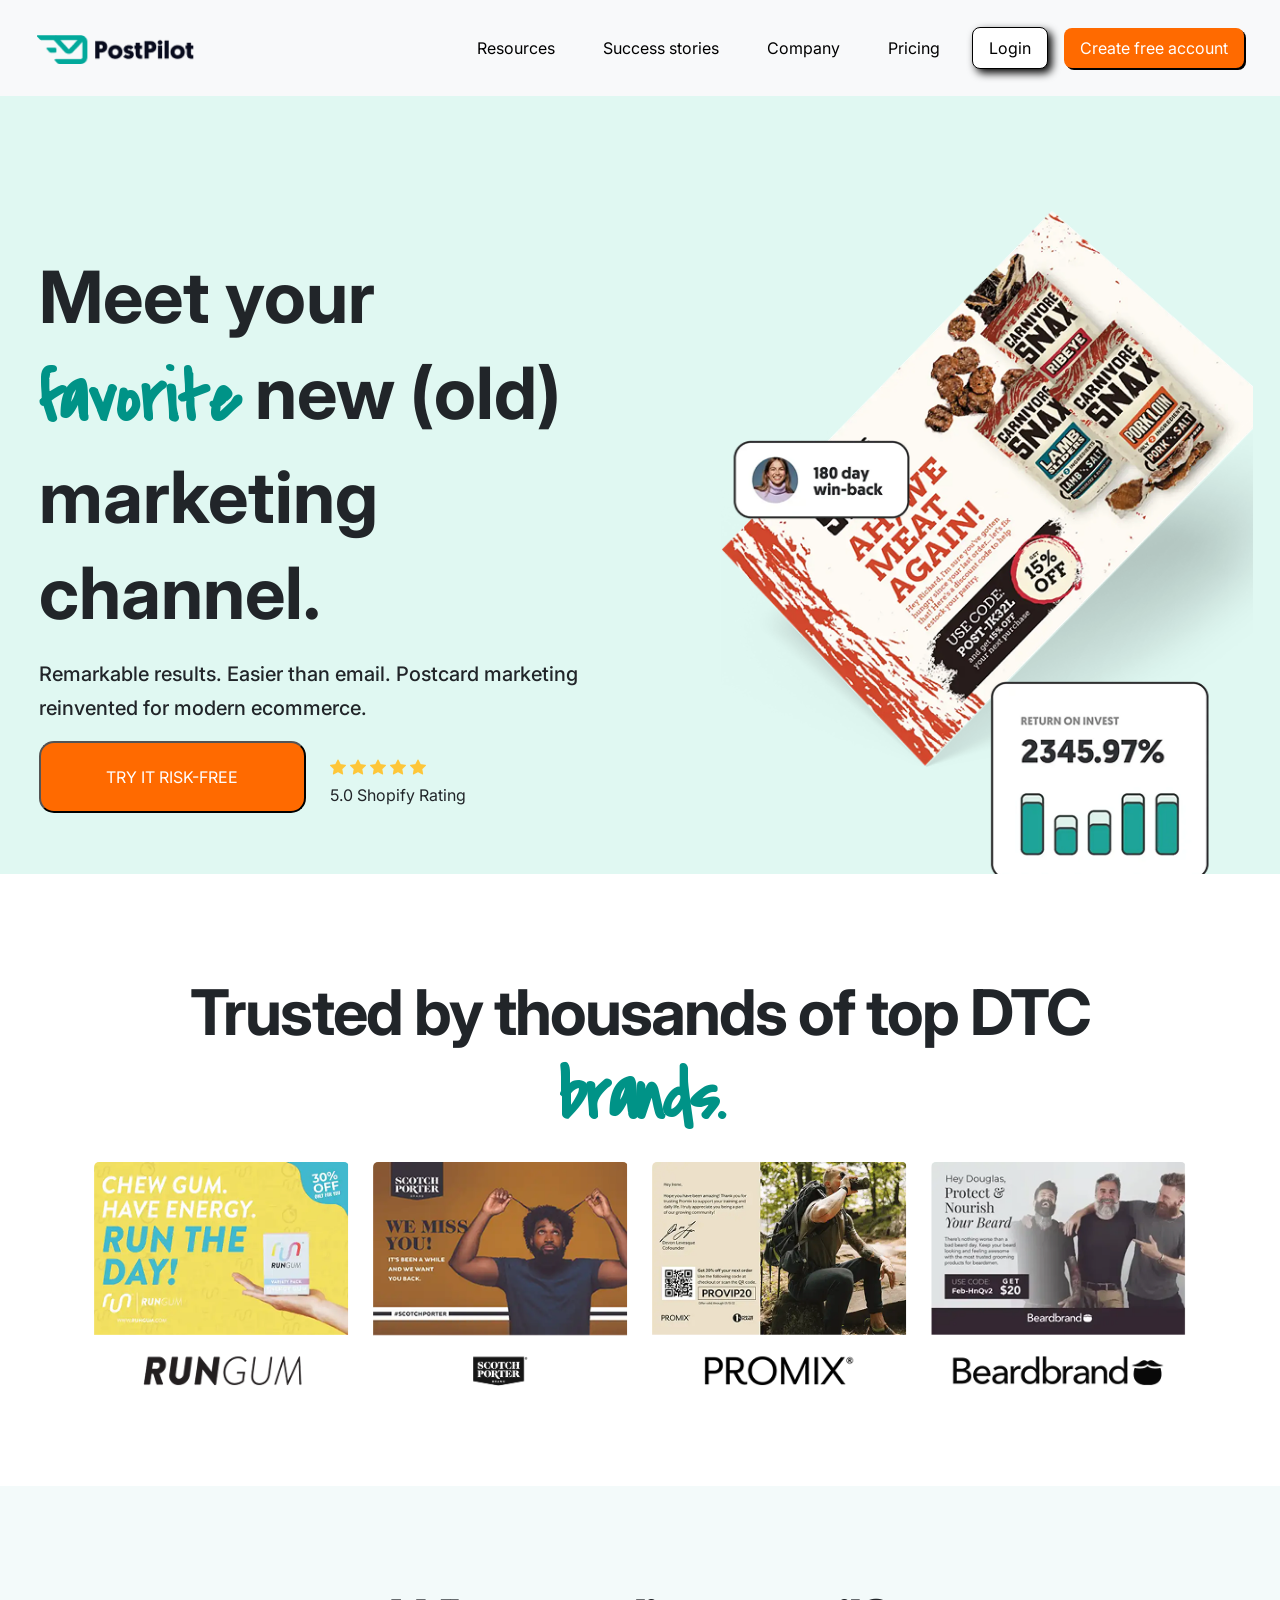
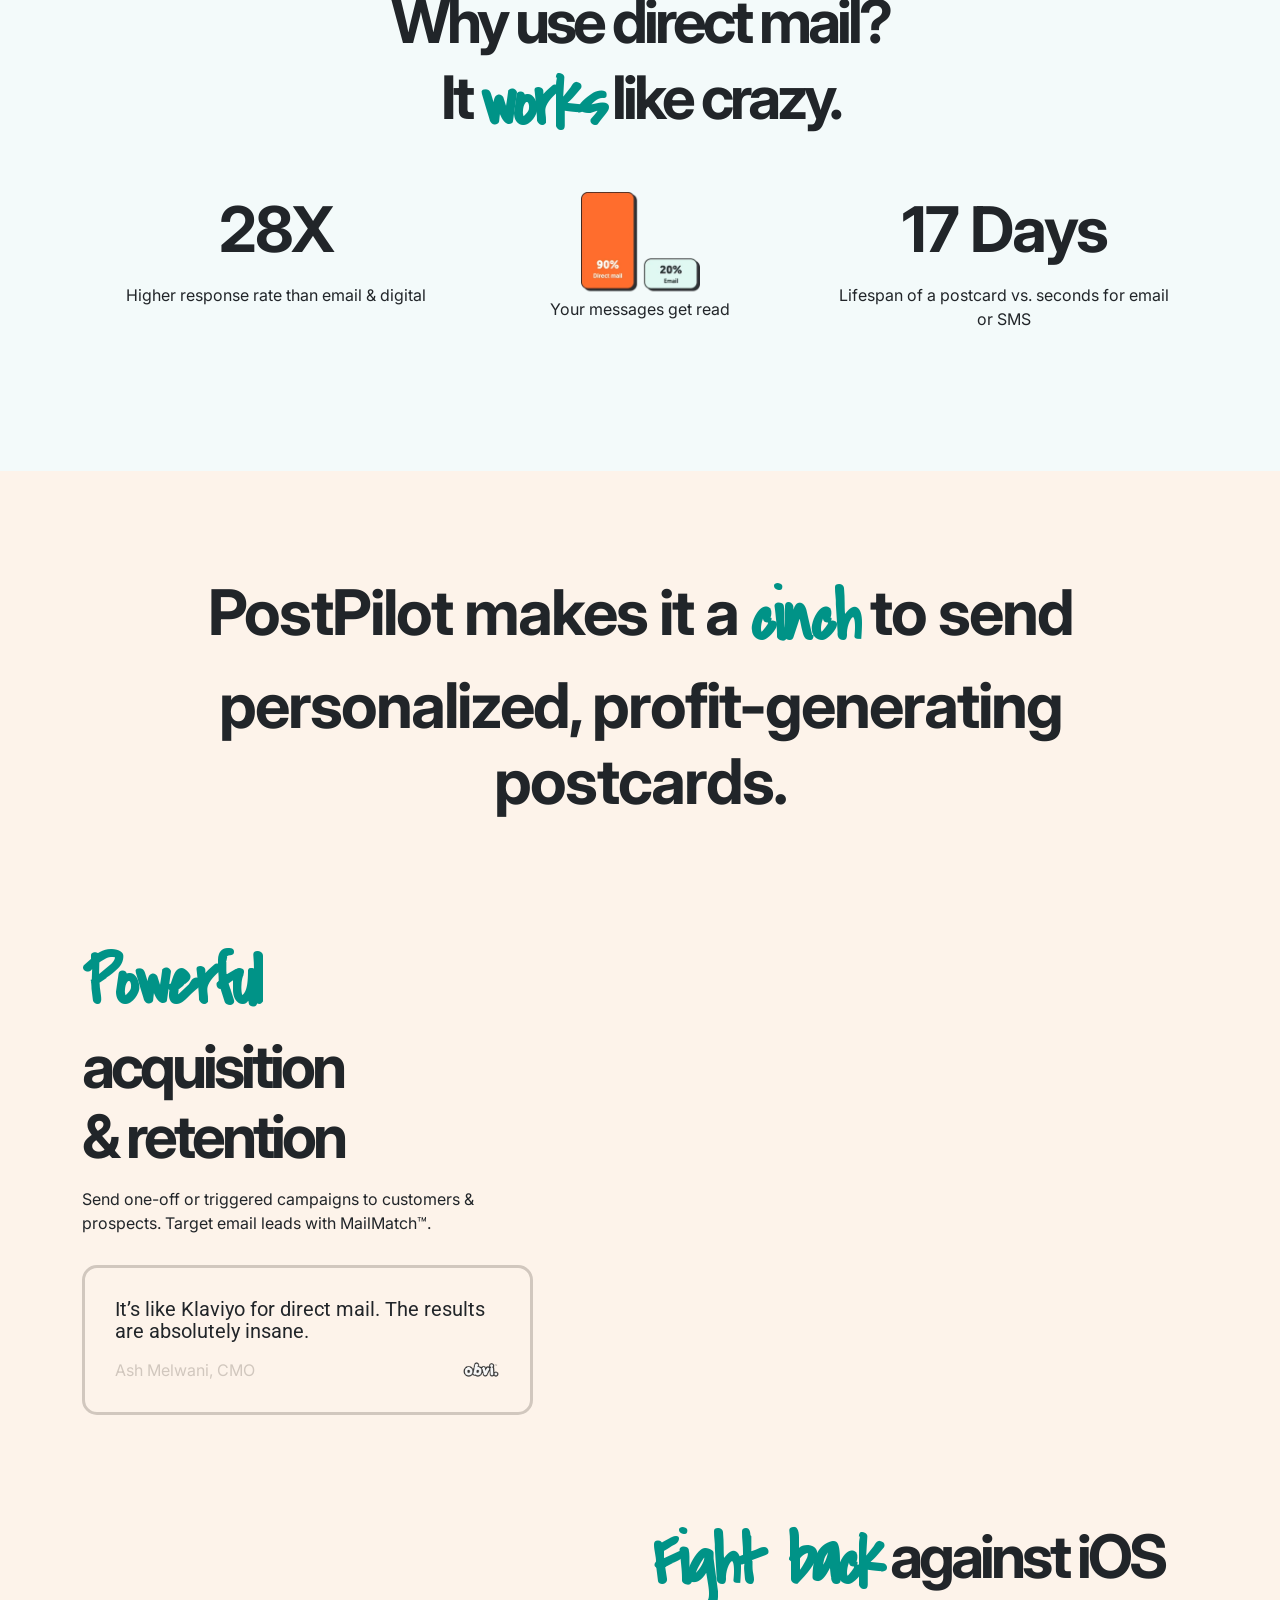
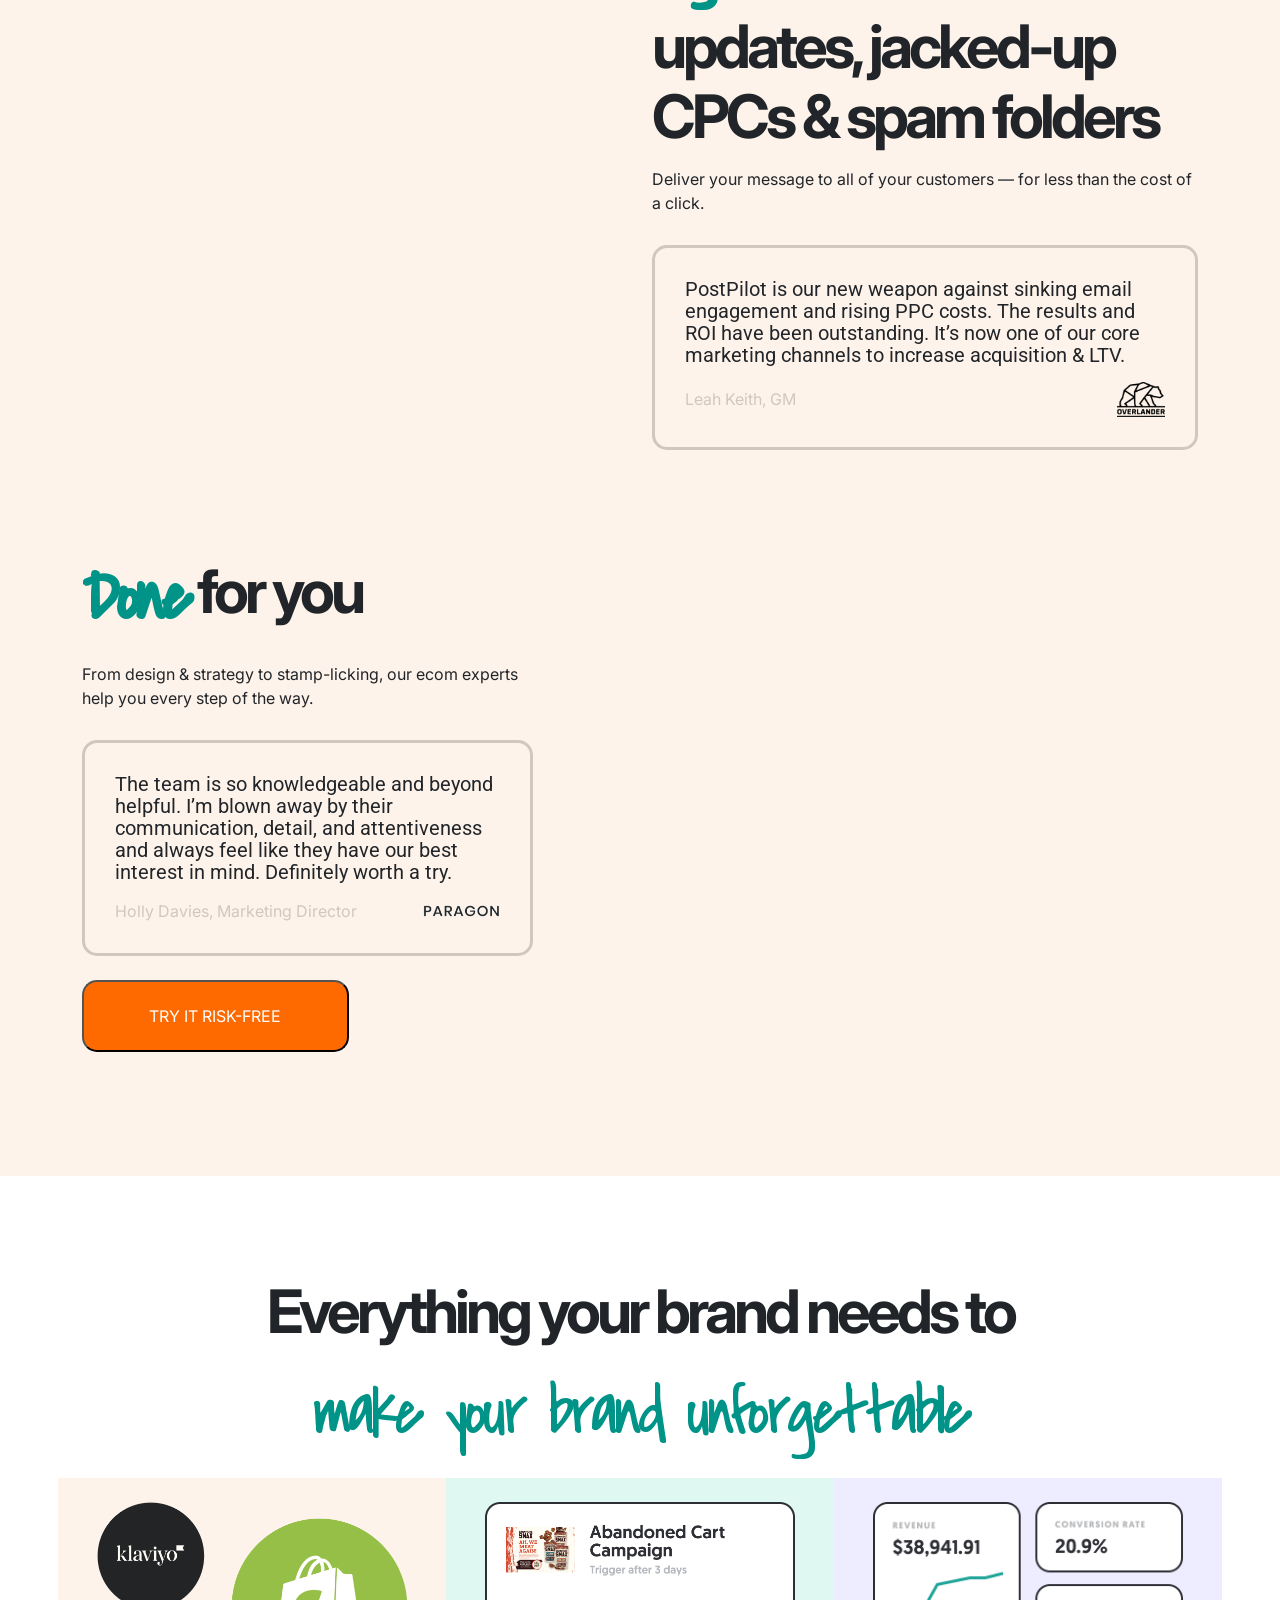
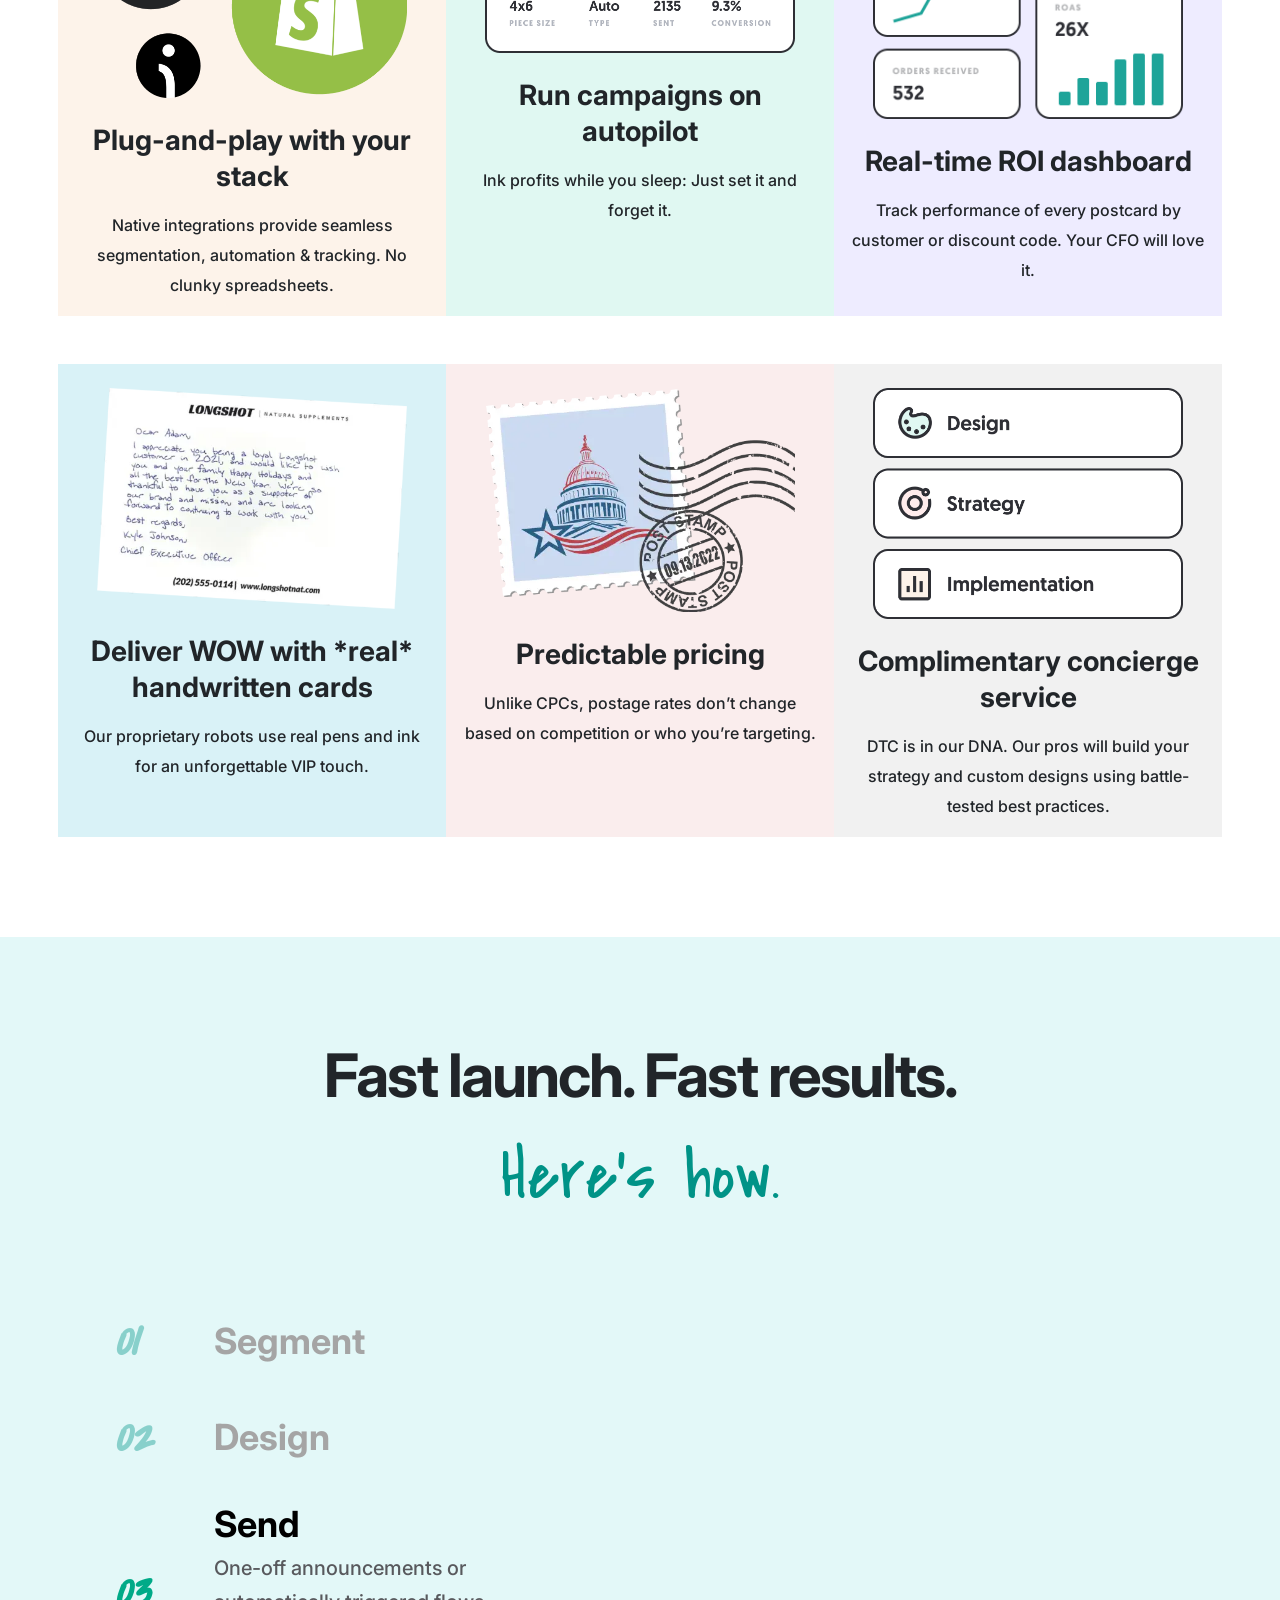
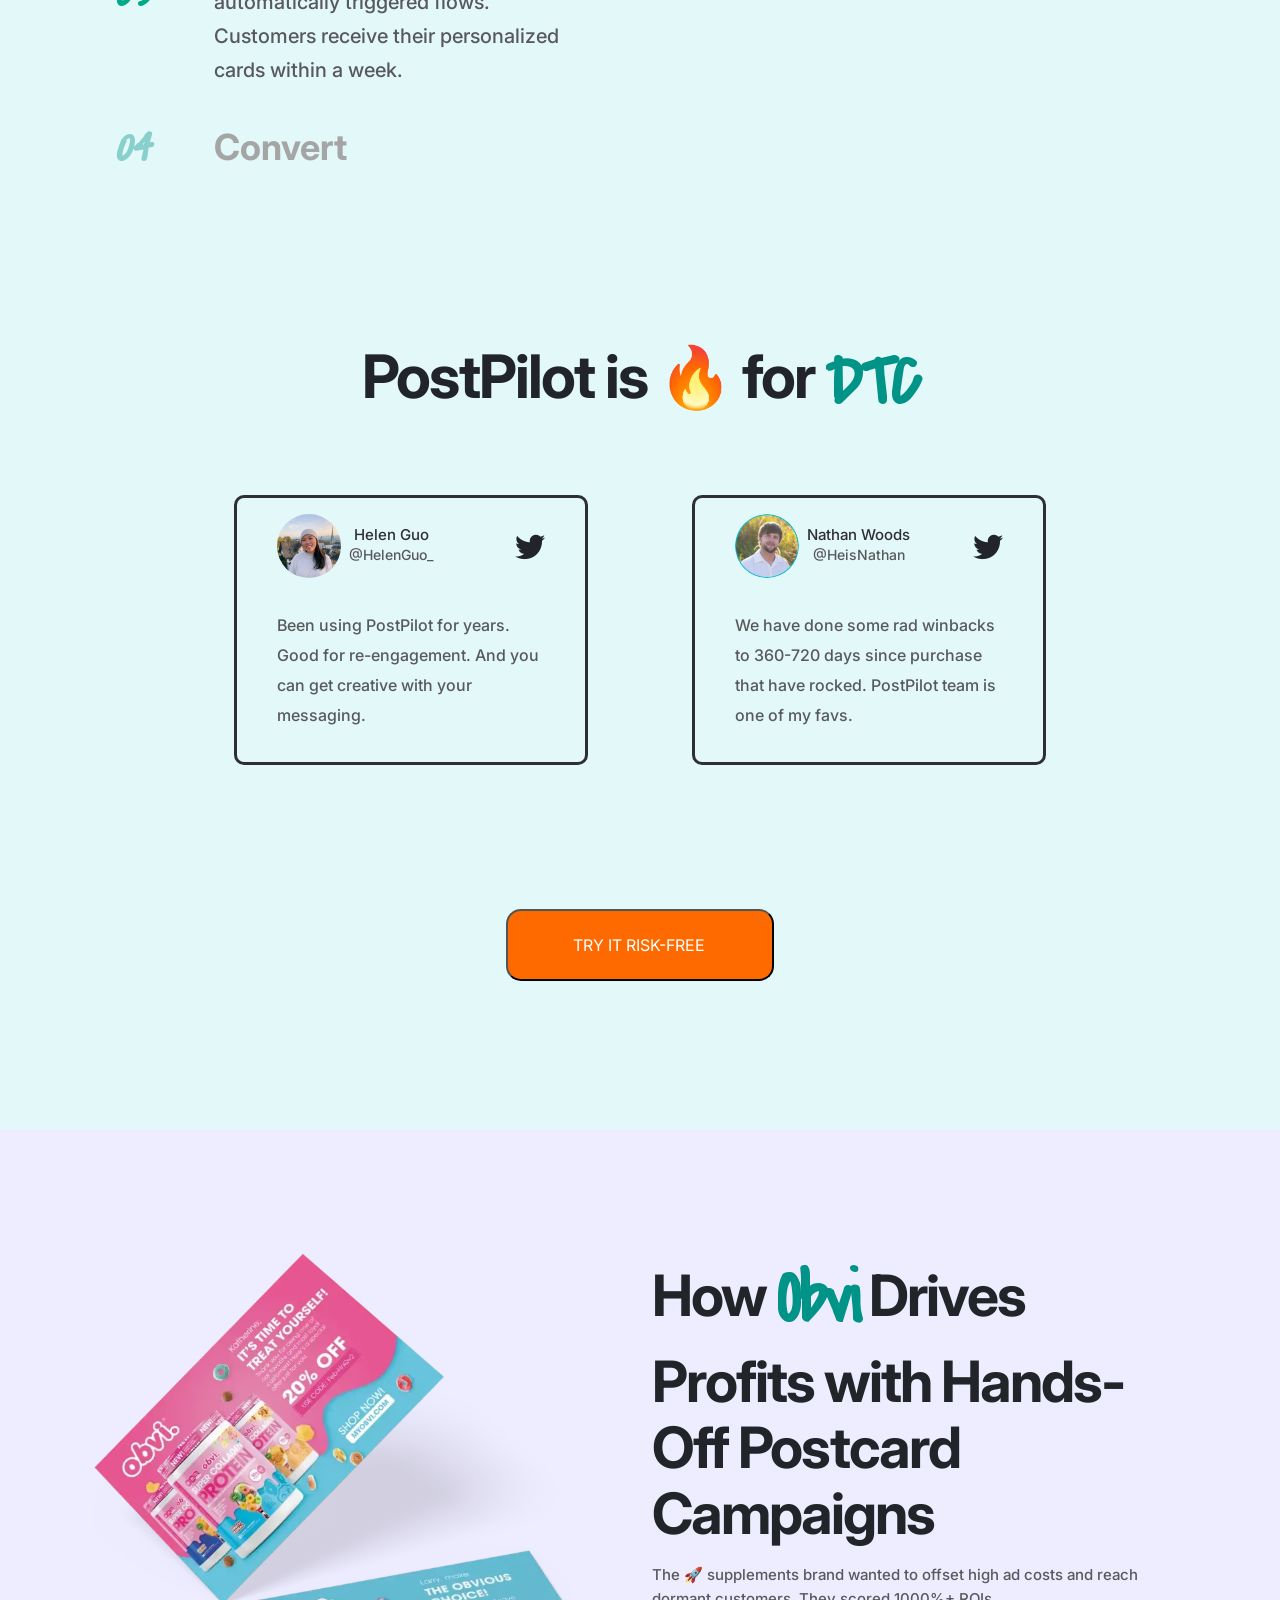
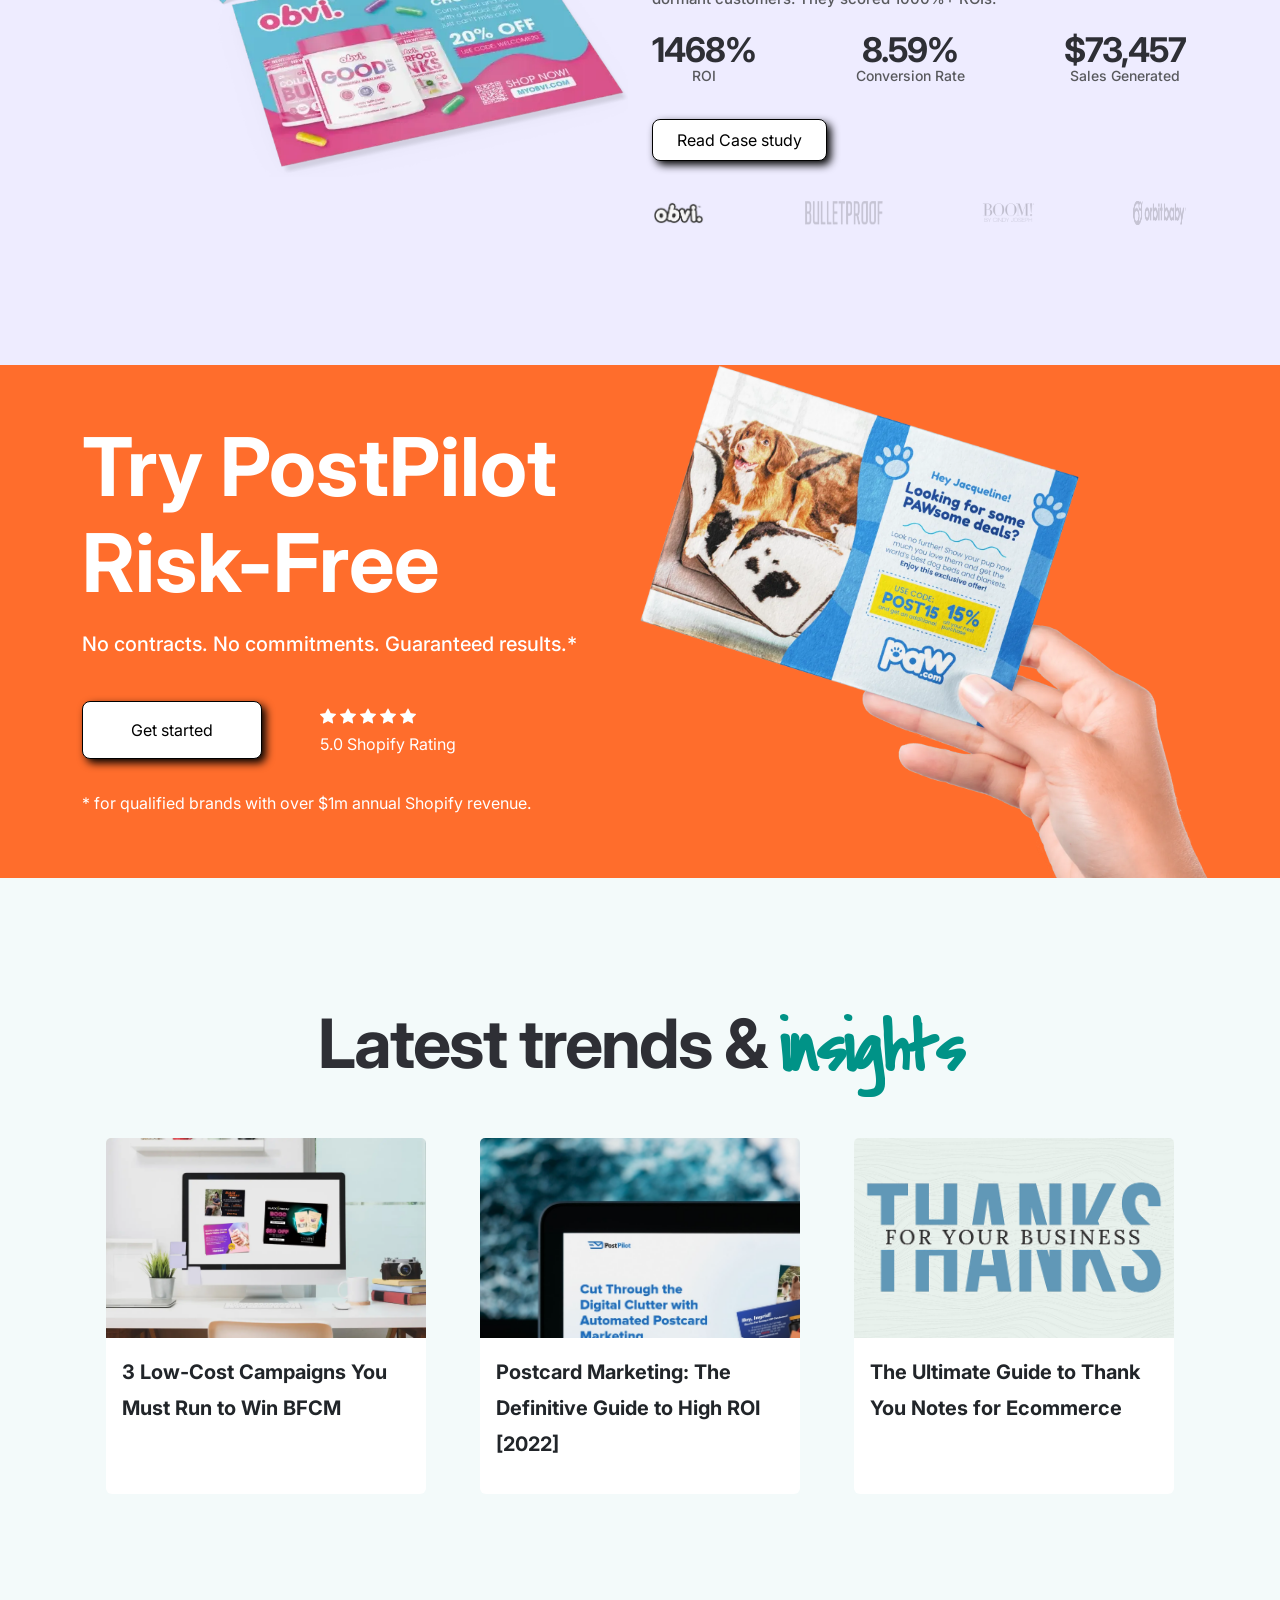
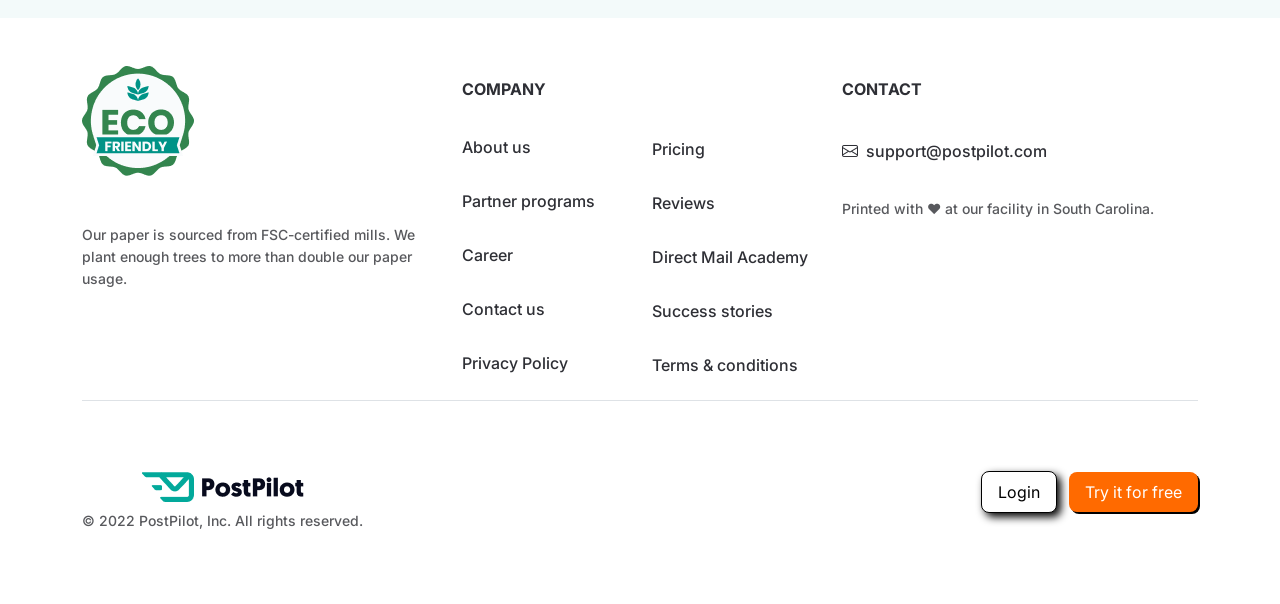
==== capsitech/index.html @ fbbdaf1c "Add files via upload" ====
<!DOCTYPE html>
<html lang="en">
  <head>
    <meta charset="UTF-8">
    <meta name="viewport" content="width=device-width, initial-scale=1.0">
    <title>PostPilot Navbar</title>
    <link href="https://cdn.jsdelivr.net/npm/bootstrap@5.3.5/dist/css/bootstrap.min.css" rel="stylesheet">
    <script src="https://cdn.jsdelivr.net/npm/bootstrap@5.3.5/dist/js/bootstrap.bundle.min.js"></script>
    <link rel="stylesheet" href="https://cdn.jsdelivr.net/npm/bootstrap-icons@1.11.3/font/bootstrap-icons.min.css">
    <link rel="stylesheet" href="./style.css">
  </head>
  <body>
    <nav class="navbar navbar-expand-lg navbar-light bg-light px-4 py-4">
      <div class="container-fluid">
        <a class="navbar-brand" href="#">
          <img src="./task1/images/logo.png" alt="Logo">
        </a>
        <button class="navbar-toggler" type="button" data-bs-toggle="collapse" data-bs-target="#navbarSupportedContent"
          aria-controls="navbarSupportedContent" aria-expanded="false" aria-label="Toggle navigation">
          <span class="navbar-toggler-icon"></span>
        </button>
    
        <div class="collapse navbar-collapse" id="navbarSupportedContent">
          <div class="ms-auto d-flex flex-column flex-md-row align-items-center gap-3">
            <div class="d-flex flex-column flex-md-row align-items-center gap-3">
              <a href="#" class="nav-link-custom">Resources</a>
              <a href="#" class="nav-link-custom">Success stories</a>
              <a href="#" class="nav-link-custom">Company</a>
              <a href="#" class="nav-link-custom">Pricing</a>
            </div>
            <div class="d-flex flex-column flex-md-row align-items-center gap-2">
              <button class="btn-login">Login</button>
              <button class="btn-create-account">Create free account</button>
            </div>
          </div>
        </div>
      </div>
    </nav>
    
    <section class="landing-section">
      <div class="container-fluid">
        <div class="row align-items-center justify-content-around">
          
          <div class="col-12 col-md-7 col-lg-6">
            <p class="landing-p text-center text-md-start">
              Meet your <br><span class="text-fav">favorite</span> new (old) marketing channel.
            </p>
            <p class="text-landing text-center text-md-start">
              Remarkable results. Easier than email. Postcard marketing<br> reinvented for modern ecommerce.
            </p>
    
            <div class="row justify-content-center justify-content-md-start">
              <div class="col-auto d-flex flex-column align-items-center align-items-md-start">
                <button class="btn-tryit mb-2">TRY IT RISK-FREE</button>
              </div>
              <div class="col-auto d-flex flex-column justify-content-center align-items-center align-items-md-start">
                <div class="mb-1">
                  <i class="bi bi-star-fill rating-clr"></i>
                  <i class="bi bi-star-fill rating-clr"></i>
                  <i class="bi bi-star-fill rating-clr"></i>
                  <i class="bi bi-star-fill rating-clr"></i>
                  <i class="bi bi-star-fill rating-clr"></i>
                </div>
                <p class="mb-0">5.0 Shopify Rating</p>
              </div>
            </div>
          </div>
    
          <div class="col-10 col-md-5 text-center text-md-end mt-4 mt-md-0 p-0">
            <img src="./task1/images/landing-page-img.png" class="img-fluid" alt="Landing Image">
          </div>
    
        </div>
      </div>
    </section>
    
    <section class="trusted-section">
      <div class="container">
        <div class="px-md-5">
          <p class="text-t text-center px-3 px-md-5">
            Trusted by thousands of top DTC <span class="text-fav">brands.</span>
          </p>
        </div>
    
        <div class="container">
          <div class="row justify-content-center align-items-center">
            <div class="col-6 col-md-3 mb-4 mb-md-0">
              <div class="card border-0">
                <img class="card-img-top img-fluid" src="./task1/images/t-1.png" alt="Brand 1">
              </div>
            </div>
            <div class="col-6 col-md-3 mb-4 mb-md-0">
              <div class="card border-0">
                <img class="card-img-top img-fluid" src="./task1/images/t-2.png" alt="Brand 2">
              </div>
            </div>
            <div class="col-6 col-md-3 mb-4 mb-md-0">
              <div class="card border-0">
                <img class="card-img-top img-fluid" src="./task1/images/t-3.png" alt="Brand 3">
              </div>
            </div>
            <div class="col-6 col-md-3 mb-4 mb-md-0">
              <div class="card border-0">
                <img class="card-img-top img-fluid" src="./task1/images/t-4.png" alt="Brand 4">
              </div>
            </div>
          </div>
        </div>
      </div>
    </section>
    
    <section class="section-2a">
      <div class="container">
        <p class="text-section3 text-center">
          Why use direct mail?<br> It <span class="text-fav">works</span> like crazy.
        </p>
        <div class="row p-4 text-center">
          <div class="col-12 col-md-4 mb-4 mb-md-0">
            <p class="text-section2a">28X</p>
            <p>Higher response rate than email & digital</p>
          </div>
          <div class="col-12 col-md-4 mb-4 mb-md-0">
            <img src="./task1/images/s2a-1.png" class="img-fluid" style="width: 35%;" alt="Direct Mail Image">
            <p>Your messages get read</p>
          </div>
          <div class="col-12 col-md-4 mb-4 mb-md-0">
            <p class="text-section2a">17 Days</p>
            <p>Lifespan of a postcard vs. seconds for email or SMS</p>
          </div>
        </div>
      </div>
    </section>
    
    <section class="section-3">
      <div class="container">
        <div class="px-md-5">
          <p class="text-t px-md-5">PostPilot makes it a <span class="text-fav">cinch</span> to send personalized, profit-generating postcards.</p>
        </div>
        <div class="row">
          <div class="col-md-5 col-12 mb-4 mb-md-0">
            <p class="text-section3"><span class="text-fav">Powerful</span><br> acquisition <br>& retention</p>
            <p>Send one-off or triggered campaigns to customers & prospects. Target email leads with MailMatch™.</p>
    
            <div class="border-div">
              <p class="text-s3">It’s like Klaviyo for direct mail. The results are absolutely insane.</p>
              <div class="d-flex flex-row align-items-center justify-content-between">
                <p class="desig-s3">Ash Melwani, CMO</p>
                <img src="./task1/images/s3-1.png" style="width: 10%;">
              </div>
            </div>
          </div>
          <div class="col-12 col-md-7">
    
          </div>
        </div>
    
        <div class="row">
          <div class="col-md-6 col-12">

          </div>
          <div class="col-md-6 col-12">
            <p class="text-section3"><span class="text-fav">Fight back</span> against iOS updates, jacked-up CPCs & spam folders</p>
            <p>Deliver your message to all of your customers — for less than the cost of a click.</p>
    
            <div class="border-div">
              <p class="text-s3">PostPilot is our new weapon against sinking email engagement and rising PPC costs. The results and ROI have been outstanding. It’s now one of our core marketing channels to increase acquisition & LTV.</p>
              <div class="d-flex flex-row align-items-center justify-content-between">
                <p class="desig-s3">Leah Keith, GM</p>
                <img src="./task1/images/s3-2.png" style="width: 10%;">
              </div>
            </div>
          </div>
        </div>
    
        <div class="row">
          <div class="col-md-5 col-12 mb-4 mb-md-0">
            <p class="text-section3"><span class="text-fav">Done</span> for you</p>
            <p>From design & strategy to stamp-licking, our ecom experts help you every step of the way.</p>
    
            <div class="border-div">
              <p class="text-s3">The team is so knowledgeable and beyond helpful. I’m blown away by their communication, detail, and attentiveness and always feel like they have our best interest in mind. Definitely worth a try.</p>
              <div class="d-flex flex-row align-items-center justify-content-between">
                <p class="desig-s3">Holly Davies, Marketing Director</p>
                <img src="./task1/images/s3-3.png" style="width: 20%;">
              </div>
            </div>
            <button class="btn-tryit my-4">TRY IT RISK-FREE</button>
          </div>
          <div class="col-12 col-md-7">
    
          </div>
        </div>
      </div>
    </section>
    
    
    <section class="section-4">
      <div class="container">
        <p class="text-section3 text-center">Everything your brand needs to</p>
        <p class="text-fav2 text-center">make your brand unforgettable</p>
        <div class="row g-md-5">
          <div class="col-12 col-md-4 gr-1">
            <img src="./task1/images/s4-1.png" class="img-fluid p-4">
            <p class="text1-section4">Plug-and-play with your stack</p>
            <p class="text2-section4">Native integrations provide seamless segmentation, automation & tracking. No clunky spreadsheets.</p>
          </div>
          <div class="col-12 col-md-4 gr-2">
            <img src="./task1/images/s4-2.png" class="img-fluid p-4">
            <p class="text1-section4">Run campaigns on autopilot</p>
            <p class="text2-section4">Ink profits while you sleep: Just set it and forget it.</p>
          </div>
          <div class="col-12 col-md-4 gr-3">
            <img src="./task1/images/s4-3.png" class="img-fluid p-4">
            <p class="text1-section4">Real-time ROI dashboard</p>
            <p class="text2-section4">Track performance of every postcard by customer or discount code. Your CFO will love it.</p>
          </div>
          <div class="col-12 col-md-4 gr-4">
            <img src="./task1/images/s4-4.png" class="img-fluid p-4">
            <p class="text1-section4">Deliver WOW with *real* handwritten cards</p>
            <p class="text2-section4">Our proprietary robots use real pens and ink for an unforgettable VIP touch.</p>
          </div>
          <div class="col-12 col-md-4 gr-5">
            <img src="./task1/images/s4-5.png" class="img-fluid p-4">
            <p class="text1-section4">Predictable pricing</p>
            <p class="text2-section4">Unlike CPCs, postage rates don’t change based on competition or who you’re targeting.</p>
          </div>
          <div class="col-12 col-md-4 gr-6">
            <img src="./task1/images/s4-6.png" class="img-fluid p-4">
            <p class="text1-section4">Complimentary concierge service</p>
            <p class="text2-section4">DTC is in our DNA. Our pros will build your strategy and custom designs using battle-tested best practices.</p>
          </div>
        </div>
      </div>
    </section>
    
    <section class="section-5">
      <div class="container">
        <p class="text-section5 text-center">Fast launch. Fast results.</p>
        <p class="text-fav text-center">Here's how.</p>
    
        <div class="step-box">
          <div class="step">
            <div class="step-number text-fav3">01</div>
            <div class="step-content">
              <div class="step-title">Segment</div>
            </div>
          </div>
    
          <div class="step">
            <div class="step-number text-fav3">02</div>
            <div class="step-content">
              <div class="step-title">Design</div>
            </div>
          </div>
    
          <div class="step active">
            <div class="step-number text-fav3">03</div>
            <div class="step-content d-flex">
              <div>
                <div class="step-title">Send</div>
                <div class="step-description col-12 col-md-5">
                  One-off announcements or automatically triggered flows. Customers receive their personalized cards within a week.
                </div>
              </div>
            </div>
          </div>
    
          <div class="step">
            <div class="step-number text-fav3">04</div>
            <div class="step-content">
              <div class="step-title">Convert</div>
            </div>
          </div>
        </div>
    
        <div class="container p-md-5">
          <p class="text-section5">PostPilot is 🔥 for <span class="text-fav">DTC</span></p>
          <div class="d-flex p-md-5 mx-md-5 justify-content-between flex-wrap">
            <div class="section5-flex mx-md-2 px-md-4 mb-4 mb-md-0 ">
              <div class="d-flex flex-row justify-content-between align-items-center">
                <div class="d-flex flex-row p-3 align-items-center">
                  <img src="./task1/images/s5-1.jpg" class="section5-profile">
                  <div class="d-flex flex-column align-items-center px-2">
                    <p class="m-0 section5-name">Helen Guo</p>
                    <p class="m-0 section5-username">@HelenGuo_</p>
                  </div>
                </div>
                <i class="bi bi-twitter twitter-logo px-3"></i>
              </div>
              <div>
                <p class="section5-carddes p-3">Been using PostPilot for years. Good for re-engagement. And you can get creative with your messaging.</p>
              </div>
            </div>
            <div class="section5-flex mx-md-2 px-md-4 mb-4 mb-md-0">
              <div class="d-flex flex-row justify-content-between align-items-center">
                <div class="d-flex flex-row p-3 align-items-center">
                  <img src="./task1/images/s5-2.jpg" class="section5-profile">
                  <div class="d-flex flex-column align-items-center px-2">
                    <p class="m-0 section5-name">Nathan Woods</p>
                    <p class="m-0 section5-username">@HeisNathan</p>
                  </div>
                </div>
                <i class="bi bi-twitter twitter-logo px-3"></i>
              </div>
              <div>
                <p class="section5-carddes p-3">We have done some rad winbacks to 360-720 days since purchase that have rocked. PostPilot team is one of my favs.</p>
              </div>
            </div>
          </div>
        </div>
    
      </div>
      <div class="container d-flex justify-content-center align-items-center py-4">
        <button class="btn-tryit my-4">TRY IT RISK-FREE</button>
      </div>
    </section>
    
    <section class="section6">
      <div class="container p-4">
        <div class="row">
          <div class="col-md-6">
            <img src="./task1/images/s6.png" class="img-fluid">
          </div>
          <div class="col-md-6">
            <p class="text-section6">How <span class="text-fav">Obvi</span> Drives Profits with Hands-Off Postcard Campaigns</p>
            <p class="text2-section6">The 🚀 supplements brand wanted to offset high ad costs and reach dormant customers. They scored 1000%+ ROIs.</p>
            <div class="d-flex justify-content-between align-items-center py-2 flex-wrap">
              <div class="text-center mb-3 mb-md-0">
                <p class="section6-number m-0">1468%</p>
                <p class="section6-numbertext m-0">ROI</p>
              </div>
              <div class="text-center mb-3 mb-md-0">
                <p class="section6-number m-0">8.59%</p>
                <p class="section6-numbertext m-0">Conversion Rate</p>
              </div>
              <div class="text-center">
                <p class="section6-number m-0">$73,457</p>
                <p class="section6-numbertext m-0">Sales Generated</p>
              </div>
            </div>
            <button class="btn-login px-4 py-2 my-4">Read Case study</button>
            <div class="d-flex justify-content-between py-3 flex-wrap">
              <img src="./task1/images/s6-1.png" width="10%">
              <img src="./task1/images/s6-2.png" width="15%" style="opacity: 20%;">
              <img src="./task1/images/s6-3.png" width="10%" style="opacity: 20%;">
              <img src="./task1/images/s6-4.png" width="10%" style="opacity: 20%;">
            </div>
          </div>
        </div>
      </div>
    </section>
    
    <section class="section7">
      <div class="container">
        <div class="row align-items-center justify-content-center justify-content-md-between">
        
          <div class="col-md-6">
            <p class="section7-text1">
              Try PostPilot Risk-Free
            </p>
            <p class="text-landing">
              No contracts. No commitments. Guaranteed results.*
            </p>
    
            <div class="row">
              <div class="col-5 d-flex flex-column align-items-start mb-3 mb-md-0">
                <button class="btn-login px-5 py-3 my-4">Get started</button>
              </div>
              <div class="col-6 d-flex flex-column justify-content-center">
                <div class="mb-1">
                  <i class="bi bi-star-fill rating-clr2"></i>
                  <i class="bi bi-star-fill rating-clr2"></i>
                  <i class="bi bi-star-fill rating-clr2"></i>
                  <i class="bi bi-star-fill rating-clr2"></i>
                  <i class="bi bi-star-fill rating-clr2"></i>
                </div>
                <p class="mb-0">5.0 Shopify Rating</p>
              </div>
            </div>
            <p class="my-2">* for qualified brands with over $1m annual Shopify revenue.</p>
          </div>
    
          <div class="col-md-6 text-end p-0">
            <img src="./task1/images/s7.png" class="img-fluid" alt="Landing Image">
          </div>
        </div>
      </div>
    </section>
    
    <section class="section8">
      <div class="container">
        <p class="text-section8 py-4">Latest trends & <span class="text-fav">insights</span></p>
        <div class="d-flex flex-row justify-content-between flex-wrap">
          <div class="card custom-card mx-4 mb-4">
            <img class="card-img-top custom-img" src="./task1/images/s8-1.png" alt="Card image">
            <div class="card-body">
              <p class="card-text-custom">3 Low-Cost Campaigns You Must Run to Win BFCM</p>
            </div>
          </div>
          <div class="card custom-card mx-4 mb-4">
            <img class="card-img-top custom-img" src="./task1/images/s8-2.jpg" alt="Card image">
            <div class="card-body">
              <p class="card-text-custom">Postcard Marketing: The Definitive Guide to High ROI [2022]</p>
            </div>
          </div>
          <div class="card custom-card mx-4 mb-4">
            <img class="card-img-top custom-img" src="./task1/images/s8-3.jpg" alt="Card image">
            <div class="card-body">
              <p class="card-text-custom">The Ultimate Guide to Thank You Notes for Ecommerce</p>
            </div>
          </div>
        </div>
      </div>
    </section>
    
    <section class="section9 py-5">
      <div class="container">
        <div class="row justify-content-around">
          <div class="col-md-4  text-md-left">
            <img src="./task1/images/footer-logo.png" class="img-fluid">
            <p class="text1-section9 py-5">Our paper is sourced from FSC-certified mills. We plant enough trees to more than double our paper usage.</p>
          </div>
          <div class="col-md-2  text-md-left">
            <p class="text2-section9 py-2"><b>COMPANY</b></p>
            <p class="text2-section9 py-1">About us</p>
            <p class="text2-section9 py-1">Partner programs</p>
            <p class="text2-section9 py-1">Career</p>
            <p class="text2-section9 py-1">Contact us</p>
            <p class="text2-section9 py-1">Privacy Policy</p>
          </div>
          <div class="col-md-2  text-md-left">
            <p class="text2-section9 py-4"></p>
            <p class="text2-section9 py-1">Pricing</p>
            <p class="text2-section9 py-1">Reviews</p>
            <p class="text2-section9 py-1">Direct Mail Academy</p>
            <p class="text2-section9 py-1">Success stories</p>
            <p class="text2-section9 py-1">Terms & conditions</p>
          </div>
          <div class="col-md-4  text-md-left">
            <p class="text2-section9 py-2"><b>CONTACT</b></p>
            <p class="text2-section9 py-2"><i class="bi bi-envelope"></i><span class="px-2">support@postpilot.com</span></p>
            <p class="text1-section9 py-2">Printed with ❤️️️ at our facility in South Carolina.</p>
          </div>
        </div>
        <div class="d-flex justify-content-between border-top section9-footer flex-column flex-md-row">
          <div class="text-center text-md-left">
            <img src="./task1/images/logo.png" class="img-fluid">
            <p class="text1-section9 py-2">© 2022 PostPilot, Inc. All rights reserved.</p>
          </div>
          <div class="text-center text-md-right">
            <button class="btn-login my-2 my-md-0">Login</button>
            <button class="btn-create-account my-2 my-md-0">Try it for free</button>
          </div>
        </div>
      </div>
    </section>
    
  </body>
</html>
---- capsitech/style.css ----
@import url('https://fonts.googleapis.com/css2?family=Covered+By+Your+Grace&family=Inter:ital,opsz,wght@0,14..32,100..900;1,14..32,100..900&family=Poppins:ital,wght@0,100;0,200;0,300;0,400;0,500;0,600;0,700;0,800;0,900;1,100;1,200;1,300;1,400;1,500;1,600;1,700;1,800;1,900&family=Roboto:ital,wght@0,100..900;1,100..900&display=swap');
      .nav-link-custom {
        color: black;
        text-decoration: none;
        padding-left: 16px;
        padding-right: 16px;
        padding-top: 12px;
        padding-bottom: 12px;
        
      }
      *{
        font-family: Inter;
      }
      .btn-login {
        border: 1px solid black;
        padding-left: 16px;
        padding-right: 16px;
        padding-top: 8px;
        padding-bottom: 8px;
        background-color: white;
        margin-right: 8px;
        border-radius: 8px;
        box-shadow: 4px 4px 8px rgba(0, 0, 0, 1)
      }
      .btn-create-account {
        background-color: #ff6a00;
        color: white;
        padding-left: 16px;
        padding-right: 16px;
        padding-top: 8px;
        padding-bottom: 8px;
        border-radius: 8px;
        border: none;
        box-shadow: 2px 2px 0px black;
      }
      .navbar-brand img {
        height: 30px;
      }
      .landing-section{
        background-color: #E0F8F2;
        padding-top:100px;
      }
      .landing-p{
        font-family: Inter;
        font-weight: 700;
        font-size: 72px;
        line-height: 96px;
        letter-spacing: 0%;
        vertical-align: middle;
      }
      .text-landing{
        font-family: Inter;
        font-weight: 500;
        font-size: 20px;
        line-height: 34px;
        letter-spacing: 0%;
        vertical-align: middle;

      }
      .text-fav{
        font-family: Covered By Your Grace;
        font-weight: 0;
        font-size: 72px;
        color: #009387;
        line-height: 96px;
        letter-spacing: 0%;
        vertical-align: middle;
      }
      .landing-image img {
        max-width: 100%;
      }
      .btn-tryit{
        width: 200.046875;
        height: 64;
        padding-top: 22px;
        padding-right: 66.05px;
        padding-bottom: 22px;
        padding-left: 65px;
        border-radius: 15px;
        border-width: 2px;
        background-color: #ff6a00;
        color: white;
      }
      .rating-clr{
        color: #FDC639;
      }
      .trusted-section{
        padding-top: 100px;
        padding-bottom: 100px;
      }
      .text-t{
        font-family: Inter;
        font-weight: 700;
        font-size: 63px;
        line-height: 76px;
        letter-spacing: -2px;
        text-align: center;
        vertical-align: middle;

      }
      @media (max-width:600px) {
        .text-t{
          font-size: 40px;
        }
        .landing-p{
          font-size: 40px;
        }
      }
      .section-2a{
        background-color: #F3FAFA;
        padding-bottom: 100px;
      }
      .text-section2a{
        font-family: Inter;
        font-weight: 700;
        font-size: 63px;
        line-height: 75px;
        letter-spacing: -2px;
        text-align: center;
        vertical-align: middle;

      }
      .section-3{
        background-color: #FDF3EA;
        padding: 100px 0;
      }
      .text-section3{
        font-family: Inter;
        font-weight: 700;
        font-size: 60px;
        line-height: 70px;
        letter-spacing: -4px;
        vertical-align: middle;
        padding-top:100px;
      }
      .text-s3{
        font-family: Roboto;
        font-weight: 400;
        font-size:20px;
        line-height: 22px;
        letter-spacing: 0%;
        vertical-align: middle;
      }
      .border-div{
        border: solid;
        border-color: #D1C7BE;
        padding: 30px;
        border-radius: 15px;
        margin-top: 30px;
      }
      .desig-s3{
        color: #D1C7BE;
        vertical-align: middle;
        margin: 0;
      }
      .text-fav2{
        font-family: Covered By Your Grace;
        font-weight: 400;
        font-size: 70px;
        line-height: 100px;
        letter-spacing: -4px;
        text-align: center;
        vertical-align: middle;
        color:#009387;
      }
      .gr-1{
        background-color: #FDF3EA;
      }
      .gr-2{
        background-color: #E0F8F2;
      }
      .gr-3{
        background-color: #EEECFF;
      }
      .gr-4{
        background-color: #D9F2F7;
      }
      .gr-5{
        background-color: #FAEDED;
      }
      .gr-6{
        background-color: #F1F1F1;
      }
      .gr-1, .gr-2, .gr-3, .gr-4, .gr-5, .gr-6 {
        padding-left: 15px;
        padding-right: 15px;
      }
      .section-4{
        padding-bottom: 100px;
      }      
      .text1-section4{
        font-family: Inter;
        font-weight: 700;
        font-size: 28px;
        line-height: 36px;
        letter-spacing: 0%;
        text-align: center;
        vertical-align: middle;

      }
      .text2-section4{
        font-family: Inter;
        font-weight: 500;
        font-size: 16px;
        line-height: 30px;
        letter-spacing: 0%;
        text-align: center;
        vertical-align: middle;

      }
      .section-5{
        background-color: #E3F8F8;
        padding: 100px 0;
      }
      .text-section5{
        font-family: Inter;
        font-weight: 700;
        font-size: 60px;
        line-height: 76px;
        letter-spacing: -2px;
        text-align: center;
        vertical-align: middle;

      }
      

    .step-box {
      padding: 2rem;
      margin: 3rem auto;
    }

    .step {
      display: flex;
      align-items: center;
      margin-bottom: 1.5rem;
      color: #a5a5a5;
      font-weight: bold;
    }

    .step-number {
      width: 40px;
      font-style: italic;
      color: #a5a5a5;
    }
    .step-title{
      font-size: 36px;
      padding-left: 60px;
      vertical-align: center;
    }
    .step-content {
      flex: 1;
    }

    .active .step-number {
      color: #00aa88;
    }

    .active .step-title {
      color: #000;
      font-weight: bold;
    }

    .step-description {
      color: #58595D;
      padding-left: 60px;
      font-family: Inter;
      font-weight: 500;
      font-size: 20px;
      line-height: 34px;
      letter-spacing: 0%;
      vertical-align: middle;

    }

    .vertical-line {
      border-left: 2px solid #000;
      height: 20px;
      margin-right: 8px;
      margin-top: 4px;
    }
    .text-fav3{
      font-family: Covered By Your Grace;
      color: #00938766;
      font-size: 48px;
    }
    .section5-profile{
      width: 64px;
      height: 64px;
      border-radius: 100px;
      object-fit: contain;
    }
    .section5-name{
      color:#2E2F35;
      font-family: Inter;
      font-weight: 500;
      font-size: 15px;
      line-height: 18px;
      letter-spacing: 0%;
      vertical-align: middle;

    }
    .section5-username{
      color: #58595D;
      font-family: Inter;
      font-weight: 500;
      font-size: 14px;
      line-height: 22px;
      letter-spacing: 0%;
      vertical-align: middle;

    }
    .section5-flex{
      /* min-width: 500px;
      max-width: 600px; */
      border:solid;
      border-color: #2E2F35;
      border-radius: 10px;
      
    }
    .twitter-logo{
      font-size: 30px;
    }
    .section5-carddes{
      max-width: 300px;
      color: #58595D;
      font-family: Inter;
      font-weight: 500;
      font-size: 16px;
      line-height: 30px;
      letter-spacing: 0%;
      vertical-align: middle;

    }
    .section6{
      background-color: #EEECFF;
      padding: 100px 0;
    }
    .text-section6{
      font-family: Inter;
      font-weight: 700;
      font-size: 57px;
      line-height: 66px;
      letter-spacing: -2px;
      vertical-align: middle;

    }
    .text2-section6{
      font-family: Inter;
      font-weight: 500;
      font-size: 15px;
      line-height: 24px;
      letter-spacing: 0%;
      vertical-align: middle;
      color: #58595D;

    }
    .section6-number{
      font-family: Inter;
      font-weight: 700;
      font-size: 34px;
      line-height: 30px;
      letter-spacing: -1px;
      vertical-align: middle;
      color:#2E2F35;
    }
    .section6-numbertext{
      font-family: Inter;
      font-weight: 500;
      font-size: 14px;
      line-height: 22px;
      letter-spacing: 0%;
      vertical-align: middle;
      color: #58595D;
    }
    .section7{
      background-color: #FF6D2C;
      color: #FFFFFF;
    }
    .section7-text1{
      font-family: Inter;
      font-weight: 700;
      font-size: 81px;
      line-height: 96px;
      letter-spacing: 0%;
      vertical-align: middle;
      color: #FFFFFF;
    }
    .section8{
      background-color: #F3FAFA;
      padding: 100px 0;
    }
    .text-section8{
      font-family: Inter;
      font-weight: 700;
      font-size: 68px;
      line-height: 76px;
      letter-spacing: -2px;
      text-align: center;
      vertical-align: middle;
      color: #2E2F35;
    }
    .rating-clr2{
      color: #FFFFFF;
    }
    .custom-card {
      width: 20rem;
      border: none;
    }
    
    .custom-img {
      width: 100%;
      height: 200px; 
      object-fit: cover;
    }
    .card-text-custom{
      font-family: Inter;
      font-weight: 700;
      font-size: 20px;
      line-height: 36px;
      letter-spacing: 0%;
      vertical-align: middle;

    }
    .section9{
      margin-bottom: 0px;
    }
    .text1-section9{
      font-family: Inter;
      font-weight: 500;
      font-size: 14px;
      line-height: 22px;
      letter-spacing: 0%;
      vertical-align: middle;
      color: #58595D;
    }
    .text2-section9{
      font-family: Inter;
      font-weight: 500;
      font-size: 16px;
      line-height: 30px;
      letter-spacing: 0%;
      vertical-align: middle;
      color: #2E2F35;
    }
    .section9-footer{
      padding-bottom: 0px;
      padding-top: 70px;
    }
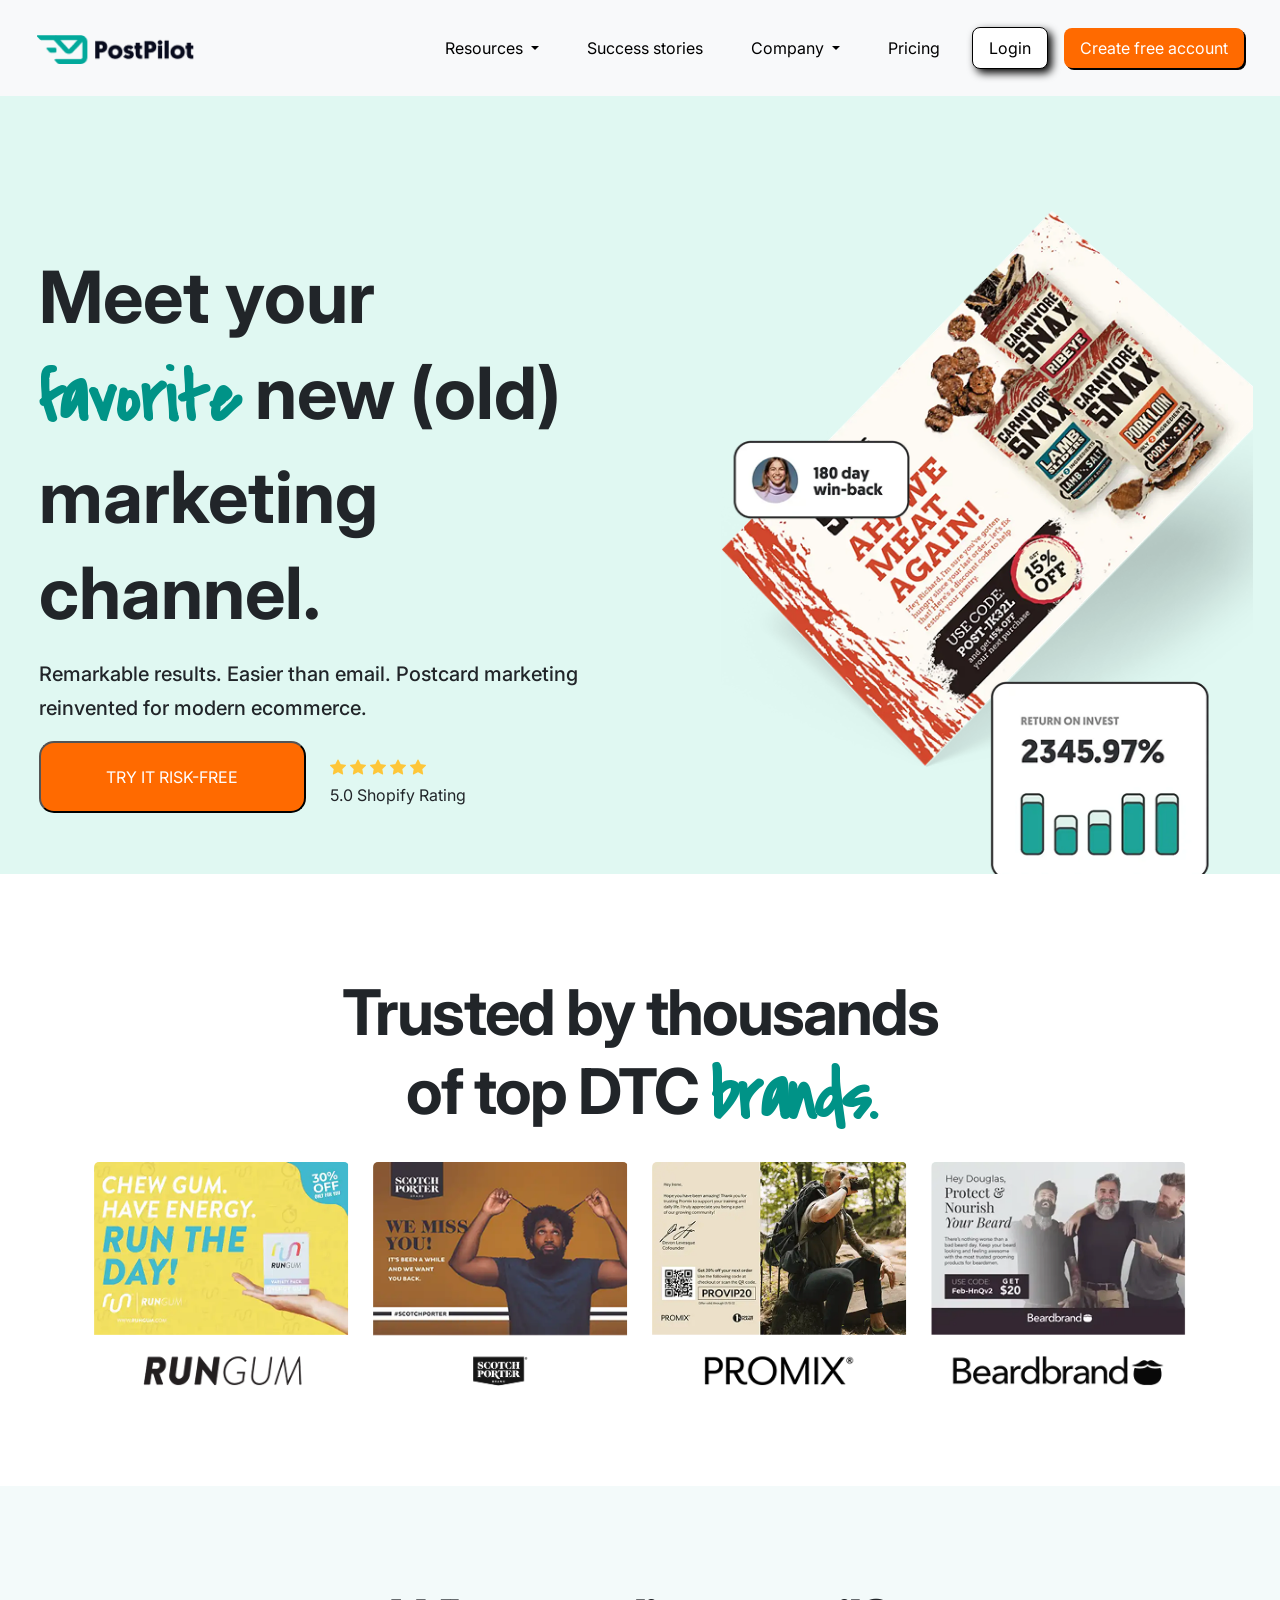
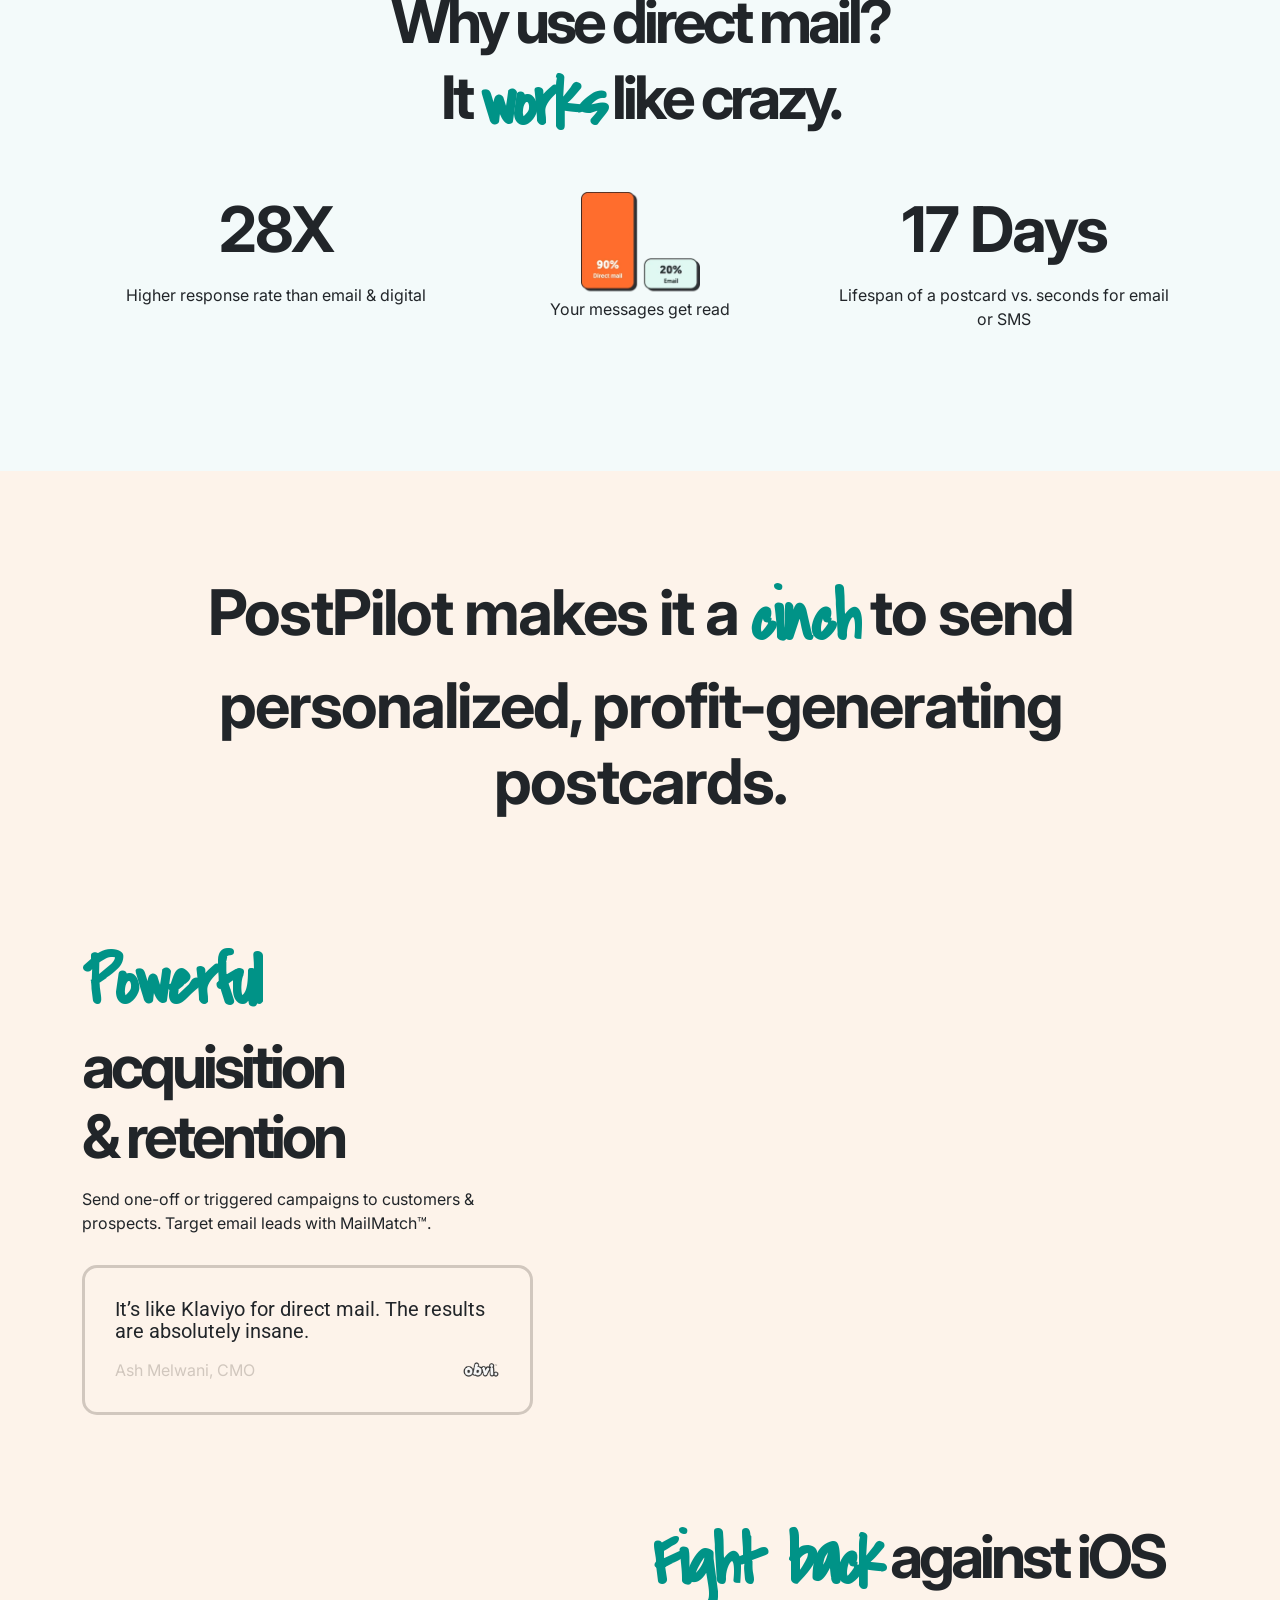
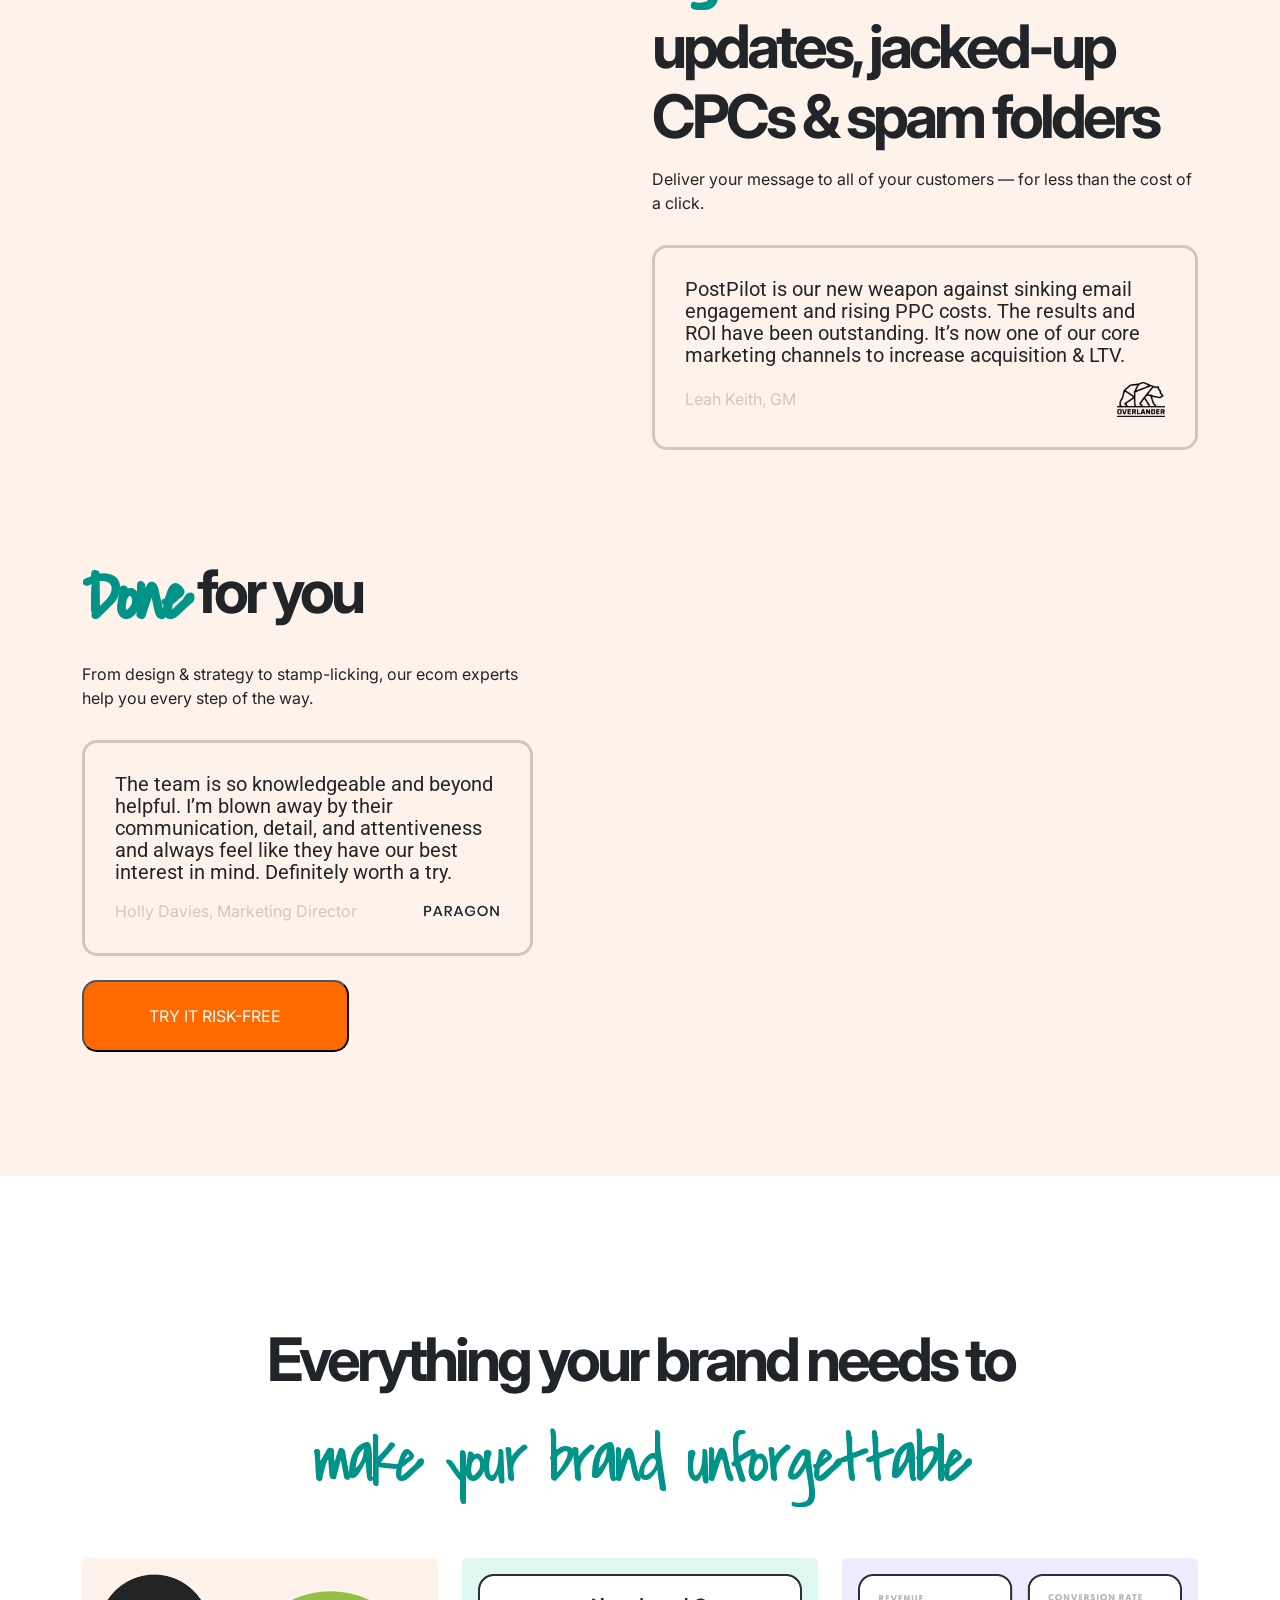
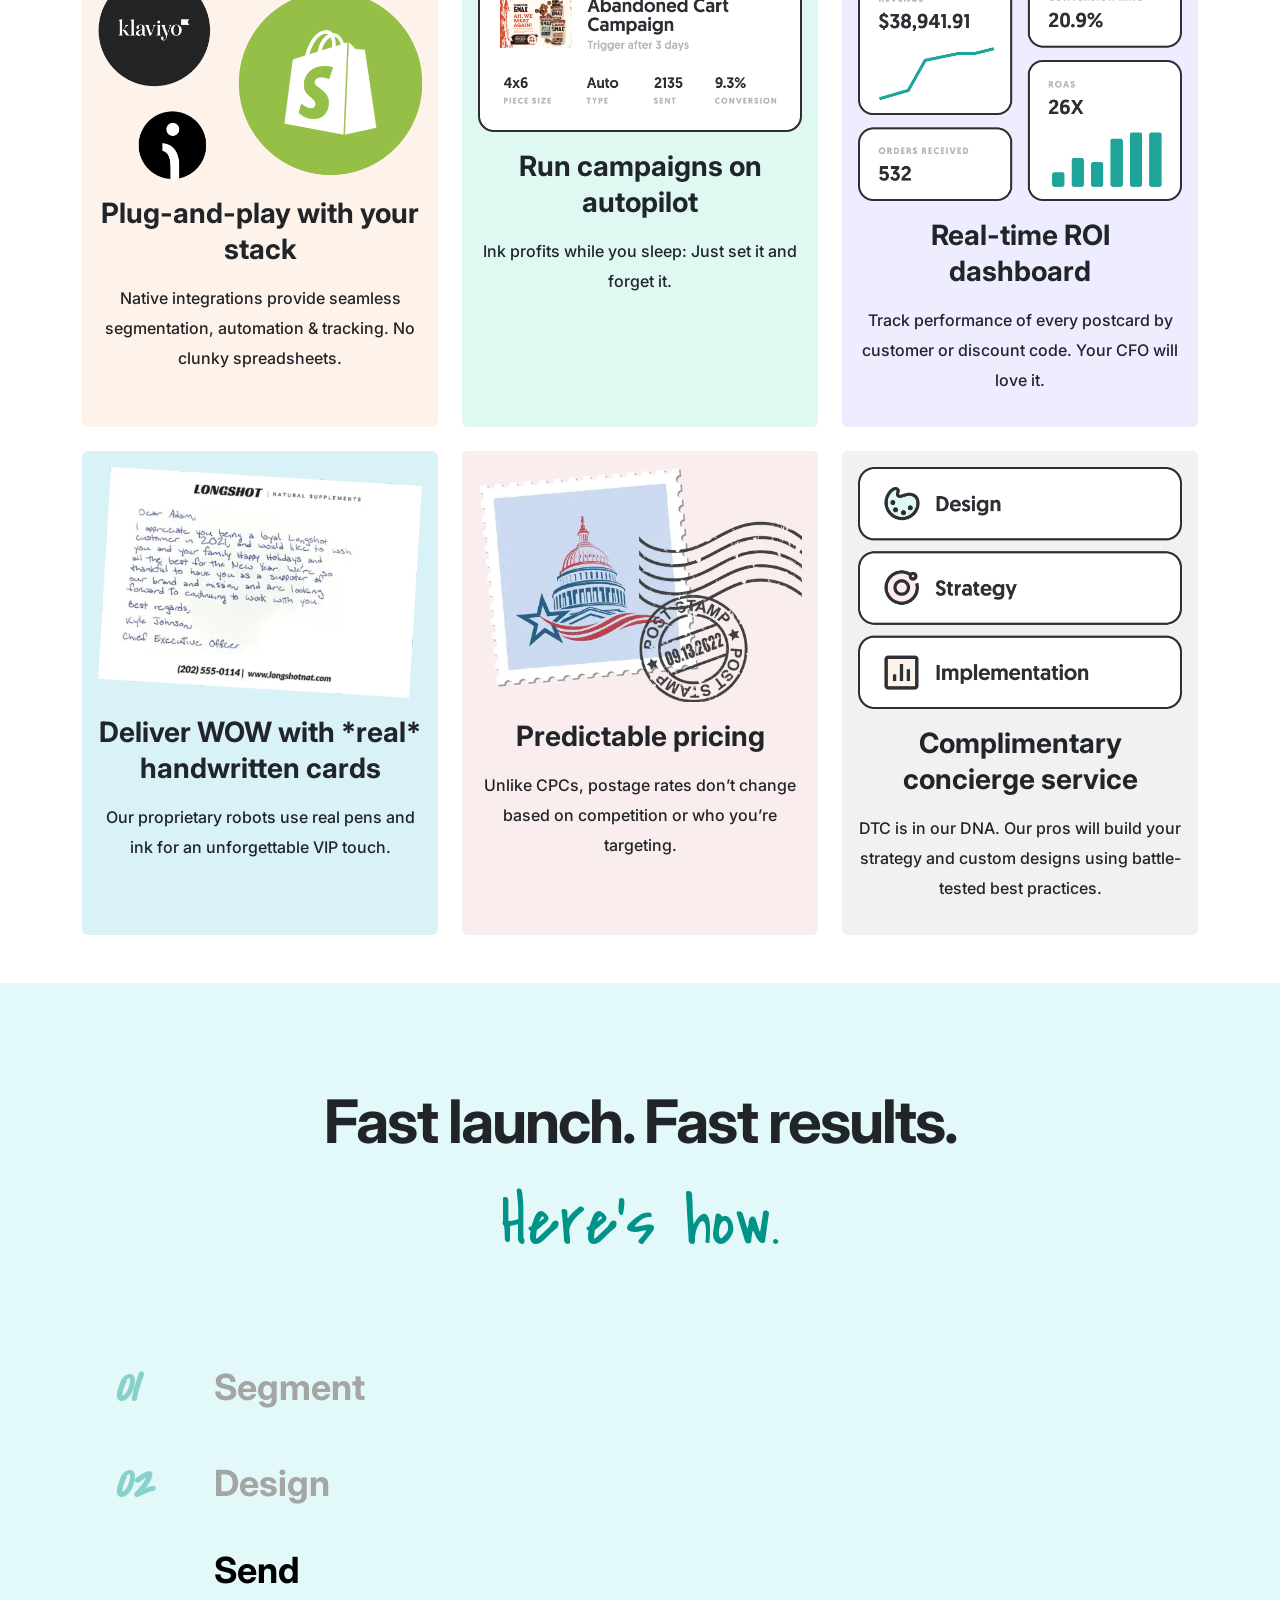
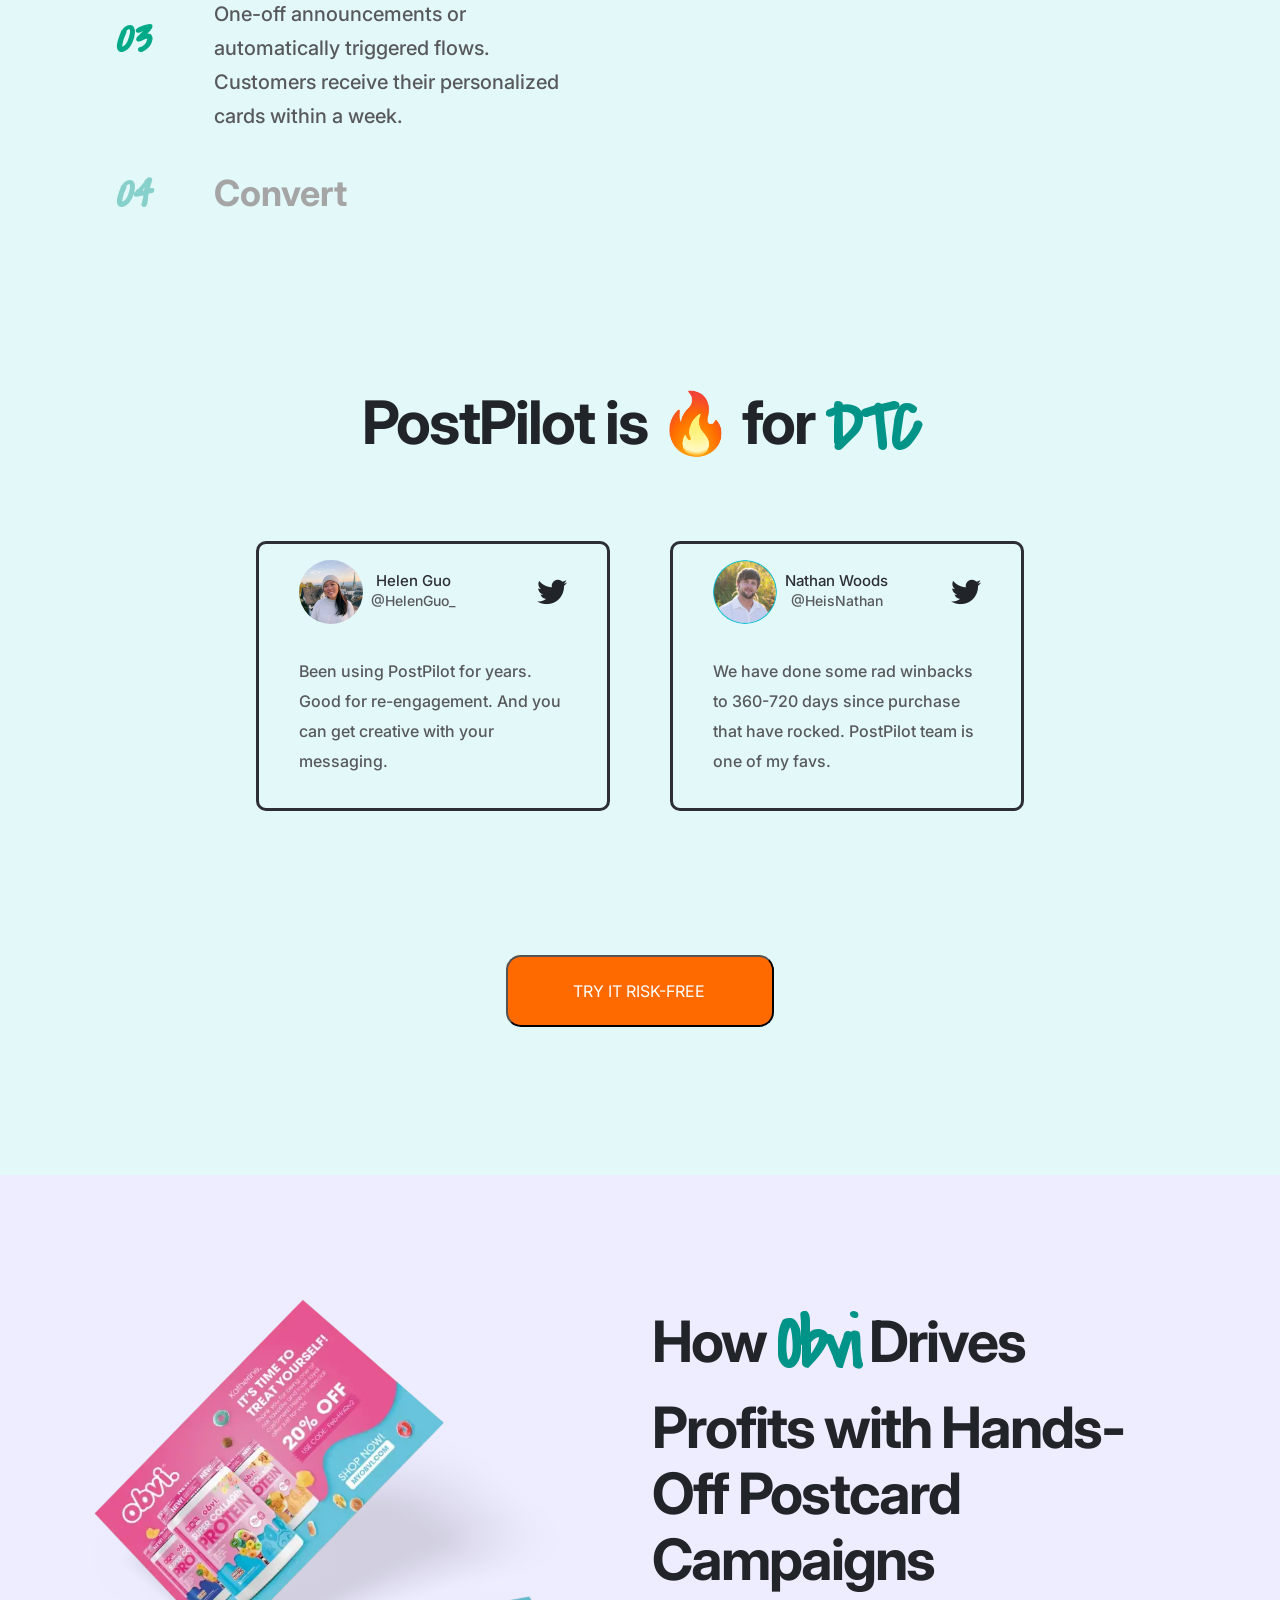
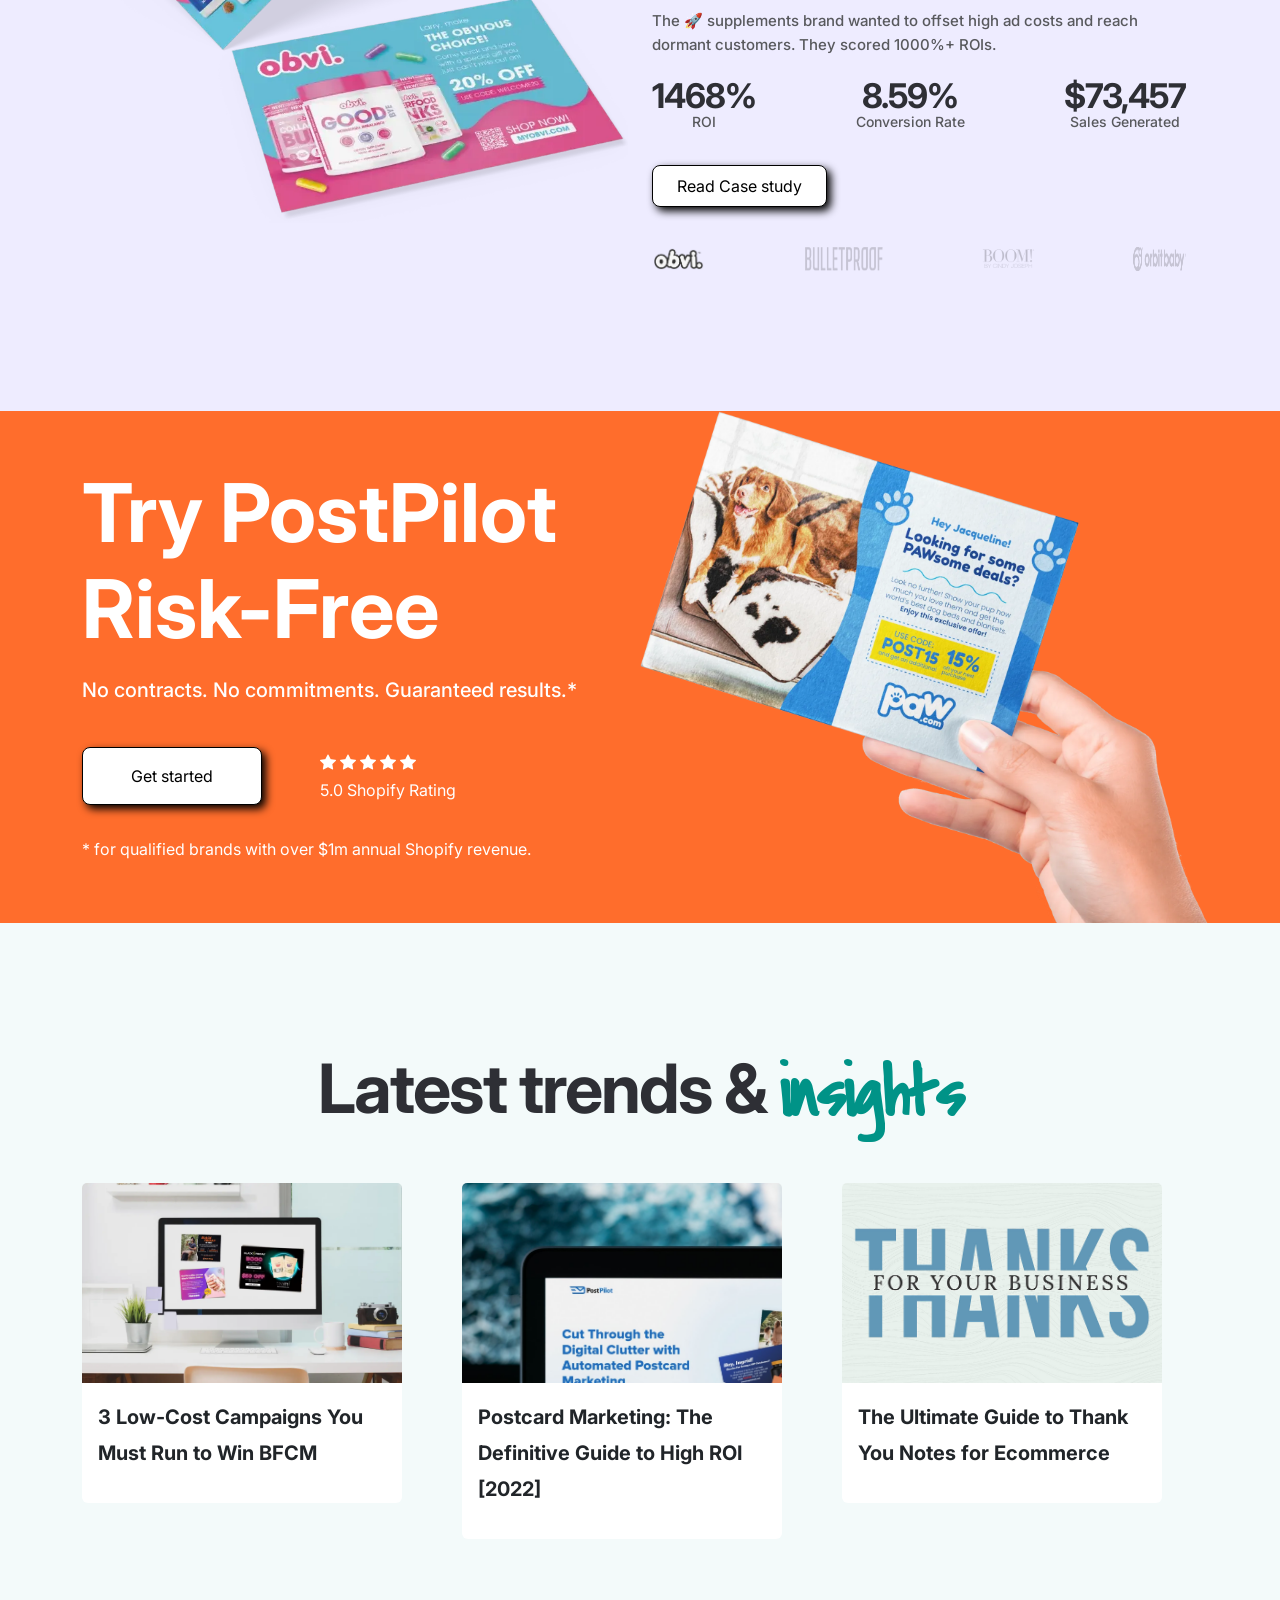
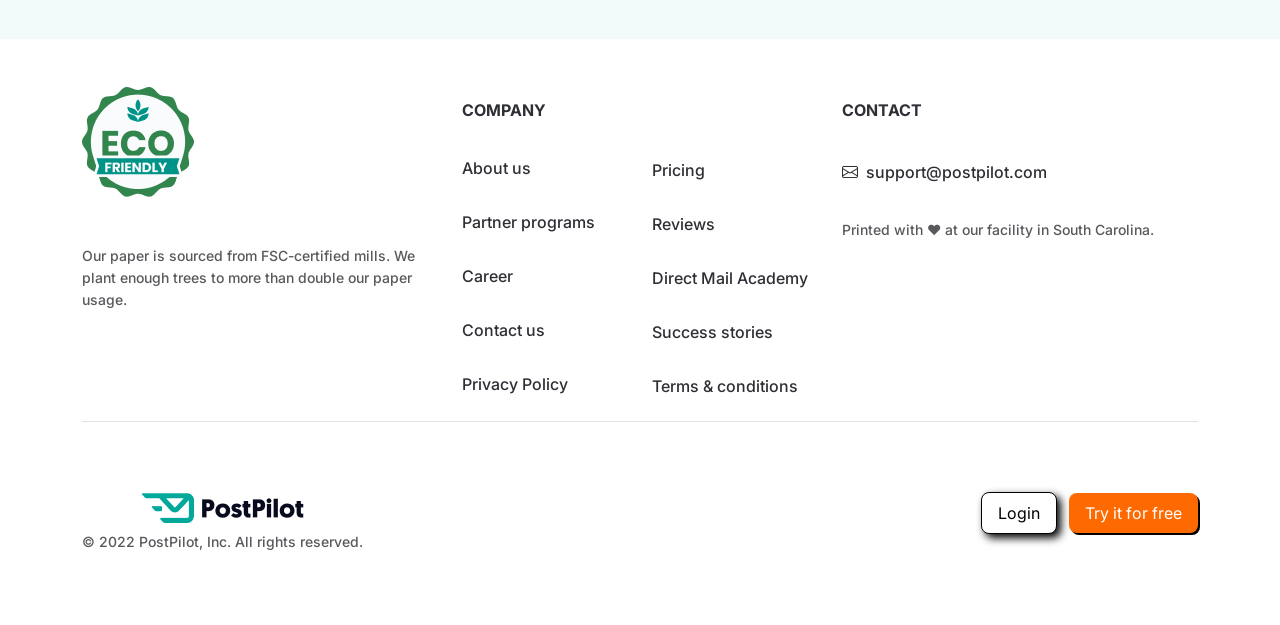
==== commit dec513ae: "Update index.html" ====
--- a/capsitech/index.html
+++ b/capsitech/index.html
@@ -11,31 +11,56 @@
   </head>
   <body>
     <nav class="navbar navbar-expand-lg navbar-light bg-light px-4 py-4">
-      <div class="container-fluid">
-        <a class="navbar-brand" href="#">
-          <img src="./task1/images/logo.png" alt="Logo">
-        </a>
-        <button class="navbar-toggler" type="button" data-bs-toggle="collapse" data-bs-target="#navbarSupportedContent"
-          aria-controls="navbarSupportedContent" aria-expanded="false" aria-label="Toggle navigation">
-          <span class="navbar-toggler-icon"></span>
-        </button>
-    
-        <div class="collapse navbar-collapse" id="navbarSupportedContent">
-          <div class="ms-auto d-flex flex-column flex-md-row align-items-center gap-3">
-            <div class="d-flex flex-column flex-md-row align-items-center gap-3">
-              <a href="#" class="nav-link-custom">Resources</a>
-              <a href="#" class="nav-link-custom">Success stories</a>
-              <a href="#" class="nav-link-custom">Company</a>
-              <a href="#" class="nav-link-custom">Pricing</a>
-            </div>
-            <div class="d-flex flex-column flex-md-row align-items-center gap-2">
-              <button class="btn-login">Login</button>
-              <button class="btn-create-account">Create free account</button>
-            </div>
-          </div>
-        </div>
-      </div>
+  <div class="container-fluid">
+    <a class="navbar-brand" href="#">
+      <img src="./task1/images/logo.png" alt="Logo">
+    </a>
+    <button class="navbar-toggler" type="button" data-bs-toggle="collapse" data-bs-target="#navbarSupportedContent"
+      aria-controls="navbarSupportedContent" aria-expanded="false" aria-label="Toggle navigation">
+      <span class="navbar-toggler-icon"></span>
+    </button>
+
+    <div class="collapse navbar-collapse" id="navbarSupportedContent">
+      <div class="ms-auto d-flex flex-column flex-md-row align-items-center gap-3">
+        <div class="d-flex flex-column flex-md-row align-items-center gap-3">
+
+         
+          <div class="dropdown">
+            <a class="nav-link-custom dropdown-toggle" href="#" role="button" data-bs-toggle="dropdown" aria-expanded="false">
+              Resources
+            </a>
+            <ul class="dropdown-menu">
+              <li><a class="dropdown-item" href="#">Blog</a></li>
+              <li><a class="dropdown-item" href="#">Help Center</a></li>
+              <li><a class="dropdown-item" href="#">Guides</a></li>
+            </ul>
+          </div>
+
+          <a href="#" class="nav-link-custom">Success stories</a>
+
+          <div class="dropdown">
+            <a class="nav-link-custom dropdown-toggle" href="#" role="button" data-bs-toggle="dropdown" aria-expanded="false">
+              Company
+            </a>
+            <ul class="dropdown-menu">
+              <li><a class="dropdown-item" href="#">About Us</a></li>
+              <li><a class="dropdown-item" href="#">Careers</a></li>
+              <li><a class="dropdown-item" href="./contactus.html">Contact</a></li>
+            </ul>
+          </div>
+
+          <a href="#" class="nav-link-custom">Pricing</a>
+        </div>
+
+        <div class="d-flex flex-column flex-md-row align-items-center gap-2">
+          <button class="btn-login">Login</button>
+          <button class="btn-create-account">Create free account</button>
+        </div>
+      </div>
+    </div>
+  </div>
     </nav>
+
     
     <section class="landing-section">
       <div class="container-fluid">
@@ -78,7 +103,7 @@
       <div class="container">
         <div class="px-md-5">
           <p class="text-t text-center px-3 px-md-5">
-            Trusted by thousands of top DTC <span class="text-fav">brands.</span>
+            Trusted by thousands <br>of top DTC <span class="text-fav">brands.</span>
           </p>
         </div>
     
@@ -194,44 +219,64 @@
     </section>
     
     
-    <section class="section-4">
+    <section class="section-4 py-5">
       <div class="container">
         <p class="text-section3 text-center">Everything your brand needs to</p>
-        <p class="text-fav2 text-center">make your brand unforgettable</p>
-        <div class="row g-md-5">
-          <div class="col-12 col-md-4 gr-1">
-            <img src="./task1/images/s4-1.png" class="img-fluid p-4">
-            <p class="text1-section4">Plug-and-play with your stack</p>
-            <p class="text2-section4">Native integrations provide seamless segmentation, automation & tracking. No clunky spreadsheets.</p>
-          </div>
-          <div class="col-12 col-md-4 gr-2">
-            <img src="./task1/images/s4-2.png" class="img-fluid p-4">
-            <p class="text1-section4">Run campaigns on autopilot</p>
-            <p class="text2-section4">Ink profits while you sleep: Just set it and forget it.</p>
-          </div>
-          <div class="col-12 col-md-4 gr-3">
-            <img src="./task1/images/s4-3.png" class="img-fluid p-4">
-            <p class="text1-section4">Real-time ROI dashboard</p>
-            <p class="text2-section4">Track performance of every postcard by customer or discount code. Your CFO will love it.</p>
-          </div>
-          <div class="col-12 col-md-4 gr-4">
-            <img src="./task1/images/s4-4.png" class="img-fluid p-4">
-            <p class="text1-section4">Deliver WOW with *real* handwritten cards</p>
-            <p class="text2-section4">Our proprietary robots use real pens and ink for an unforgettable VIP touch.</p>
-          </div>
-          <div class="col-12 col-md-4 gr-5">
-            <img src="./task1/images/s4-5.png" class="img-fluid p-4">
-            <p class="text1-section4">Predictable pricing</p>
-            <p class="text2-section4">Unlike CPCs, postage rates don’t change based on competition or who you’re targeting.</p>
-          </div>
-          <div class="col-12 col-md-4 gr-6">
-            <img src="./task1/images/s4-6.png" class="img-fluid p-4">
-            <p class="text1-section4">Complimentary concierge service</p>
-            <p class="text2-section4">DTC is in our DNA. Our pros will build your strategy and custom designs using battle-tested best practices.</p>
-          </div>
-        </div>
-      </div>
-    </section>
+        <p class="text-fav2 text-center mb-5">make your brand unforgettable</p>
+    
+        <div class="row g-4">
+          <div class="col-12 col-md-6 col-lg-4">
+            <div class="p-3 rounded h-100 text-center gr-1">
+              <img src="./task1/images/s4-1.png" class="img-fluid mb-3">
+              <p class="text1-section4">Plug-and-play with your stack</p>
+              <p class="text2-section4">Native integrations provide seamless segmentation, automation & tracking. No clunky spreadsheets.</p>
+            </div>
+          </div>
+    
+          <div class="col-12 col-md-6 col-lg-4">
+            <div class="p-3 rounded h-100 text-center gr-2">
+              <img src="./task1/images/s4-2.png" class="img-fluid mb-3">
+              <p class="text1-section4">Run campaigns on autopilot</p>
+              <p class="text2-section4">Ink profits while you sleep: Just set it and forget it.</p>
+            </div>
+          </div>
+    
+          <div class="col-12 col-md-6 col-lg-4">
+            <div class="p-3 rounded h-100 text-center gr-3">
+              <img src="./task1/images/s4-3.png" class="img-fluid mb-3">
+              <p class="text1-section4">Real-time ROI dashboard</p>
+              <p class="text2-section4">Track performance of every postcard by customer or discount code. Your CFO will love it.</p>
+            </div>
+          </div>
+    
+          <div class="col-12 col-md-6 col-lg-4">
+            <div class="p-3 rounded h-100 text-center gr-4">
+              <img src="./task1/images/s4-4.png" class="img-fluid mb-3">
+              <p class="text1-section4">Deliver WOW with *real* handwritten cards</p>
+              <p class="text2-section4">Our proprietary robots use real pens and ink for an unforgettable VIP touch.</p>
+            </div>
+          </div>
+    
+          <div class="col-12 col-md-6 col-lg-4">
+            <div class="p-3 rounded h-100 text-center gr-5">
+              <img src="./task1/images/s4-5.png" class="img-fluid mb-3">
+              <p class="text1-section4">Predictable pricing</p>
+              <p class="text2-section4">Unlike CPCs, postage rates don’t change based on competition or who you’re targeting.</p>
+            </div>
+          </div>
+    
+          <div class="col-12 col-md-6 col-lg-4">
+            <div class="p-3 rounded h-100 text-center gr-6">
+              <img src="./task1/images/s4-6.png" class="img-fluid mb-3">
+              <p class="text1-section4">Complimentary concierge service</p>
+              <p class="text2-section4">DTC is in our DNA. Our pros will build your strategy and custom designs using battle-tested best practices.</p>
+            </div>
+          </div>
+        </div>
+      </div>
+    </section>
+    
+    
     
     <section class="section-5">
       <div class="container">
@@ -275,7 +320,7 @@
     
         <div class="container p-md-5">
           <p class="text-section5">PostPilot is 🔥 for <span class="text-fav">DTC</span></p>
-          <div class="d-flex p-md-5 mx-md-5 justify-content-between flex-wrap">
+          <div class="d-flex p-md-5 mx-md-5  justify-content-around flex-wrap">
             <div class="section5-flex mx-md-2 px-md-4 mb-4 mb-md-0 ">
               <div class="d-flex flex-row justify-content-between align-items-center">
                 <div class="d-flex flex-row p-3 align-items-center">
@@ -390,28 +435,35 @@
     <section class="section8">
       <div class="container">
         <p class="text-section8 py-4">Latest trends & <span class="text-fav">insights</span></p>
-        <div class="d-flex flex-row justify-content-between flex-wrap">
-          <div class="card custom-card mx-4 mb-4">
-            <img class="card-img-top custom-img" src="./task1/images/s8-1.png" alt="Card image">
-            <div class="card-body">
-              <p class="card-text-custom">3 Low-Cost Campaigns You Must Run to Win BFCM</p>
-            </div>
-          </div>
-          <div class="card custom-card mx-4 mb-4">
-            <img class="card-img-top custom-img" src="./task1/images/s8-2.jpg" alt="Card image">
-            <div class="card-body">
-              <p class="card-text-custom">Postcard Marketing: The Definitive Guide to High ROI [2022]</p>
-            </div>
-          </div>
-          <div class="card custom-card mx-4 mb-4">
-            <img class="card-img-top custom-img" src="./task1/images/s8-3.jpg" alt="Card image">
-            <div class="card-body">
-              <p class="card-text-custom">The Ultimate Guide to Thank You Notes for Ecommerce</p>
-            </div>
-          </div>
-        </div>
-      </div>
-    </section>
+        <div class="row row-cols-1 row-cols-md-2 row-cols-lg-3 g-4">
+          <div class="col">
+            <div class="card custom-card section8-color">
+              <img class="card-img-top custom-img" src="./task1/images/s8-1.png" alt="Card image">
+              <div class="card-body">
+                <p class="card-text-custom">3 Low-Cost Campaigns You Must Run to Win BFCM</p>
+              </div>
+            </div>
+          </div>
+          <div class="col">
+            <div class="card custom-card section8-color">
+              <img class="card-img-top custom-img" src="./task1/images/s8-2.jpg" alt="Card image">
+              <div class="card-body">
+                <p class="card-text-custom">Postcard Marketing: The Definitive Guide to High ROI [2022]</p>
+              </div>
+            </div>
+          </div>
+          <div class="col">
+            <div class="card custom-card section8-color">
+              <img class="card-img-top custom-img" src="./task1/images/s8-3.jpg" alt="Card image">
+              <div class="card-body">
+                <p class="card-text-custom">The Ultimate Guide to Thank You Notes for Ecommerce</p>
+              </div>
+            </div>
+          </div>
+        </div>
+      </div>
+    </section>
+    
     
     <section class="section9 py-5">
       <div class="container">
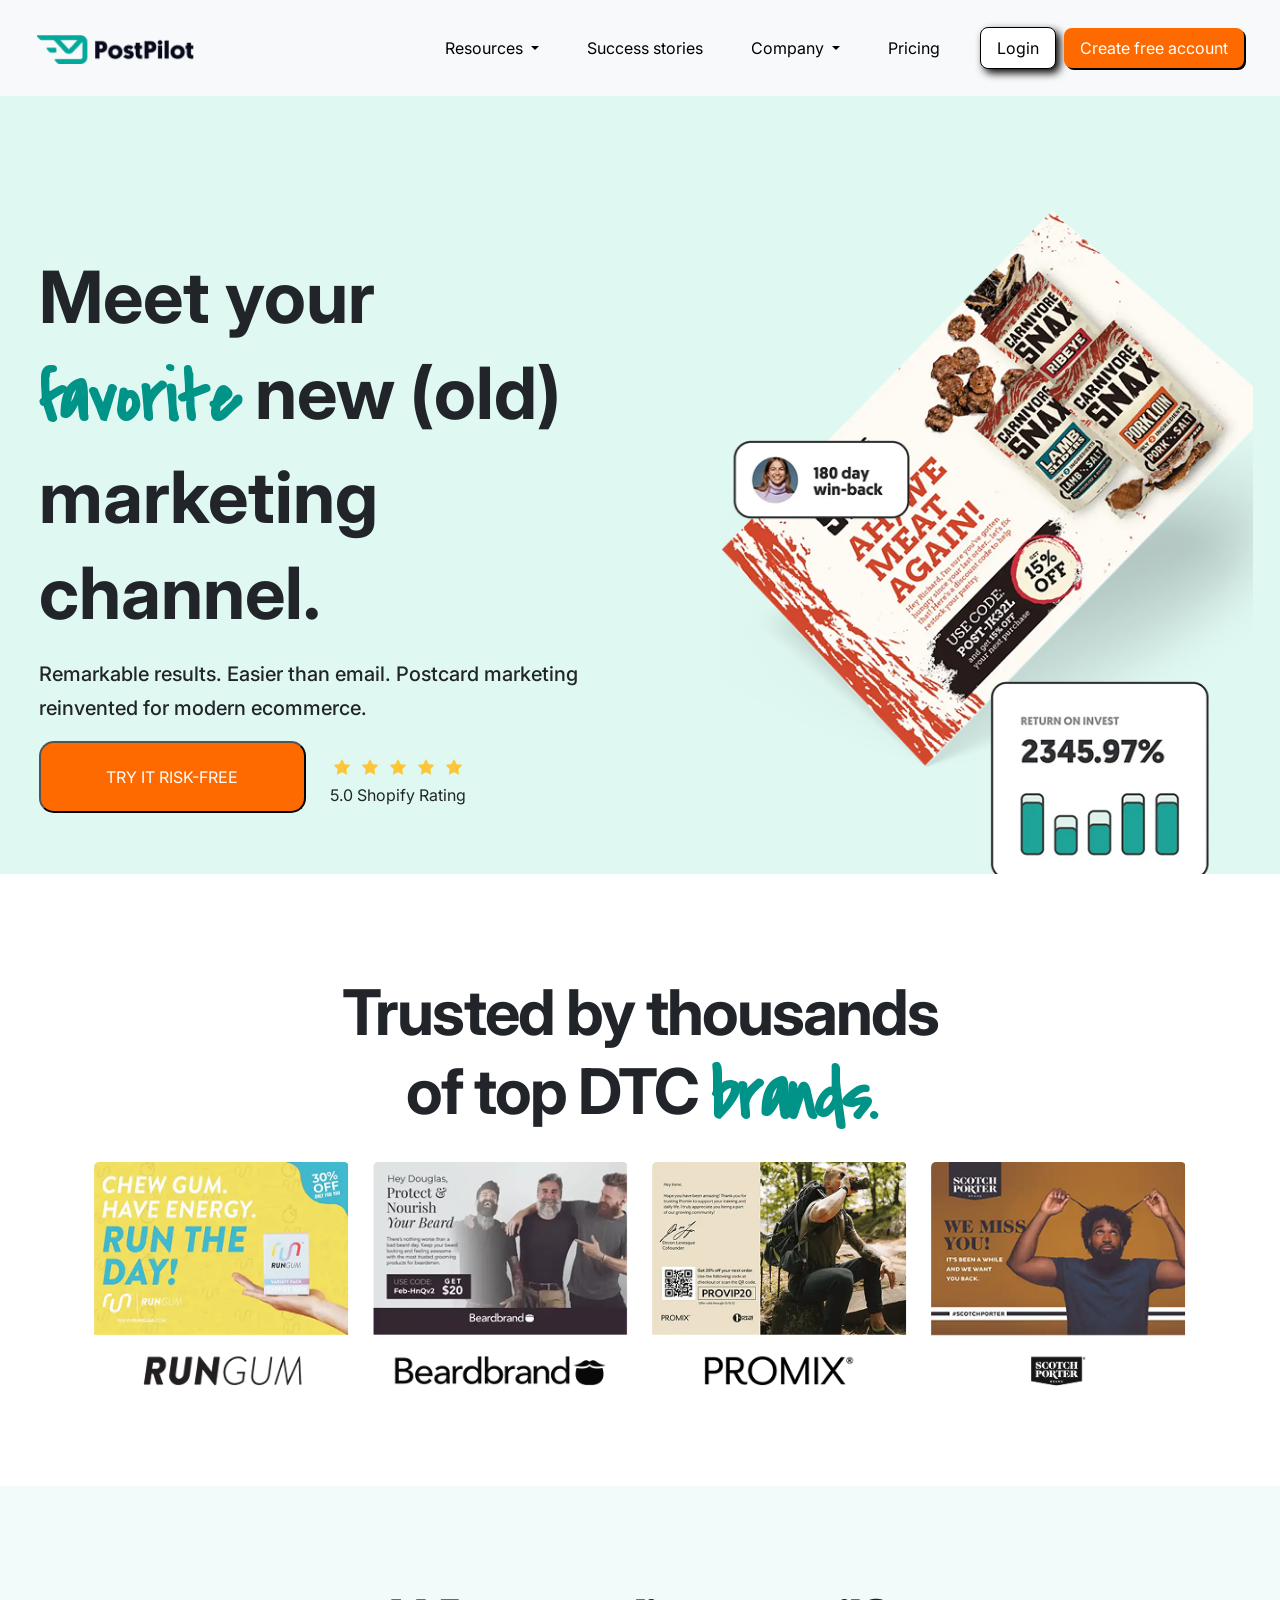
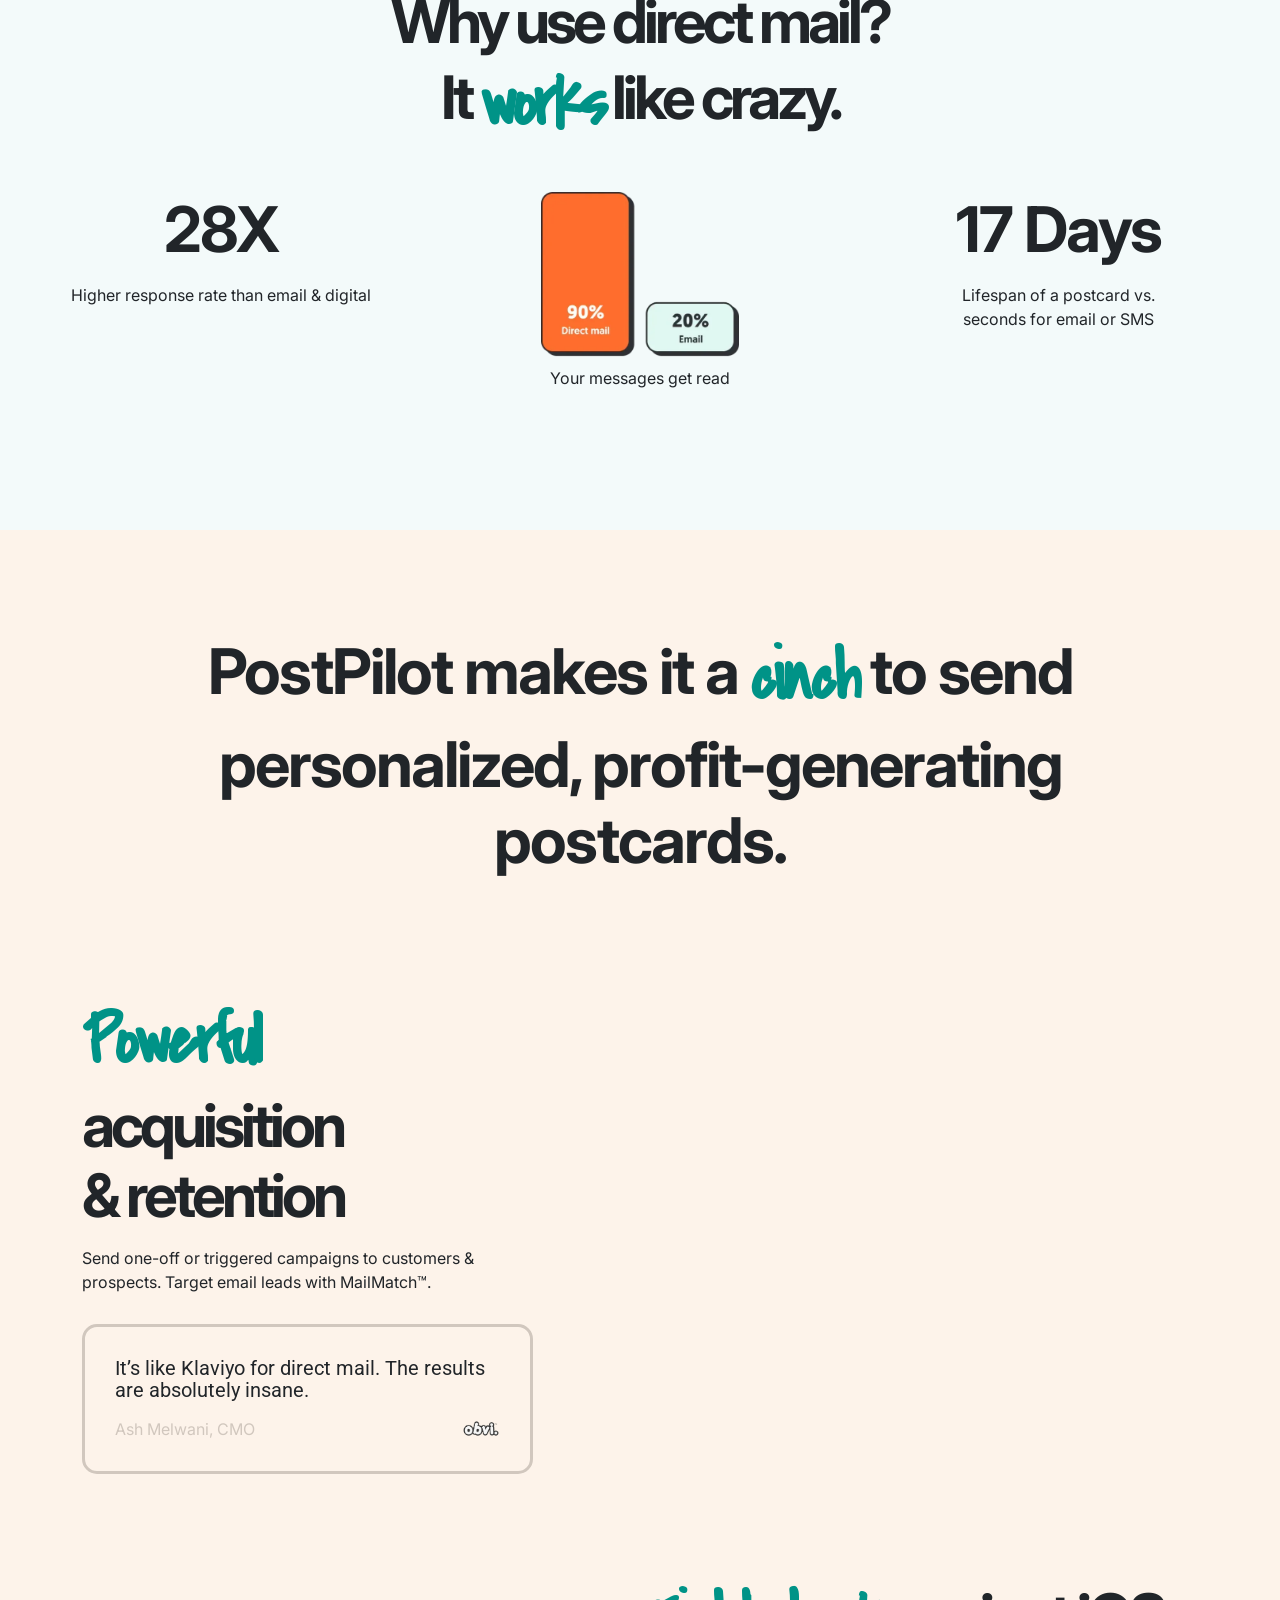
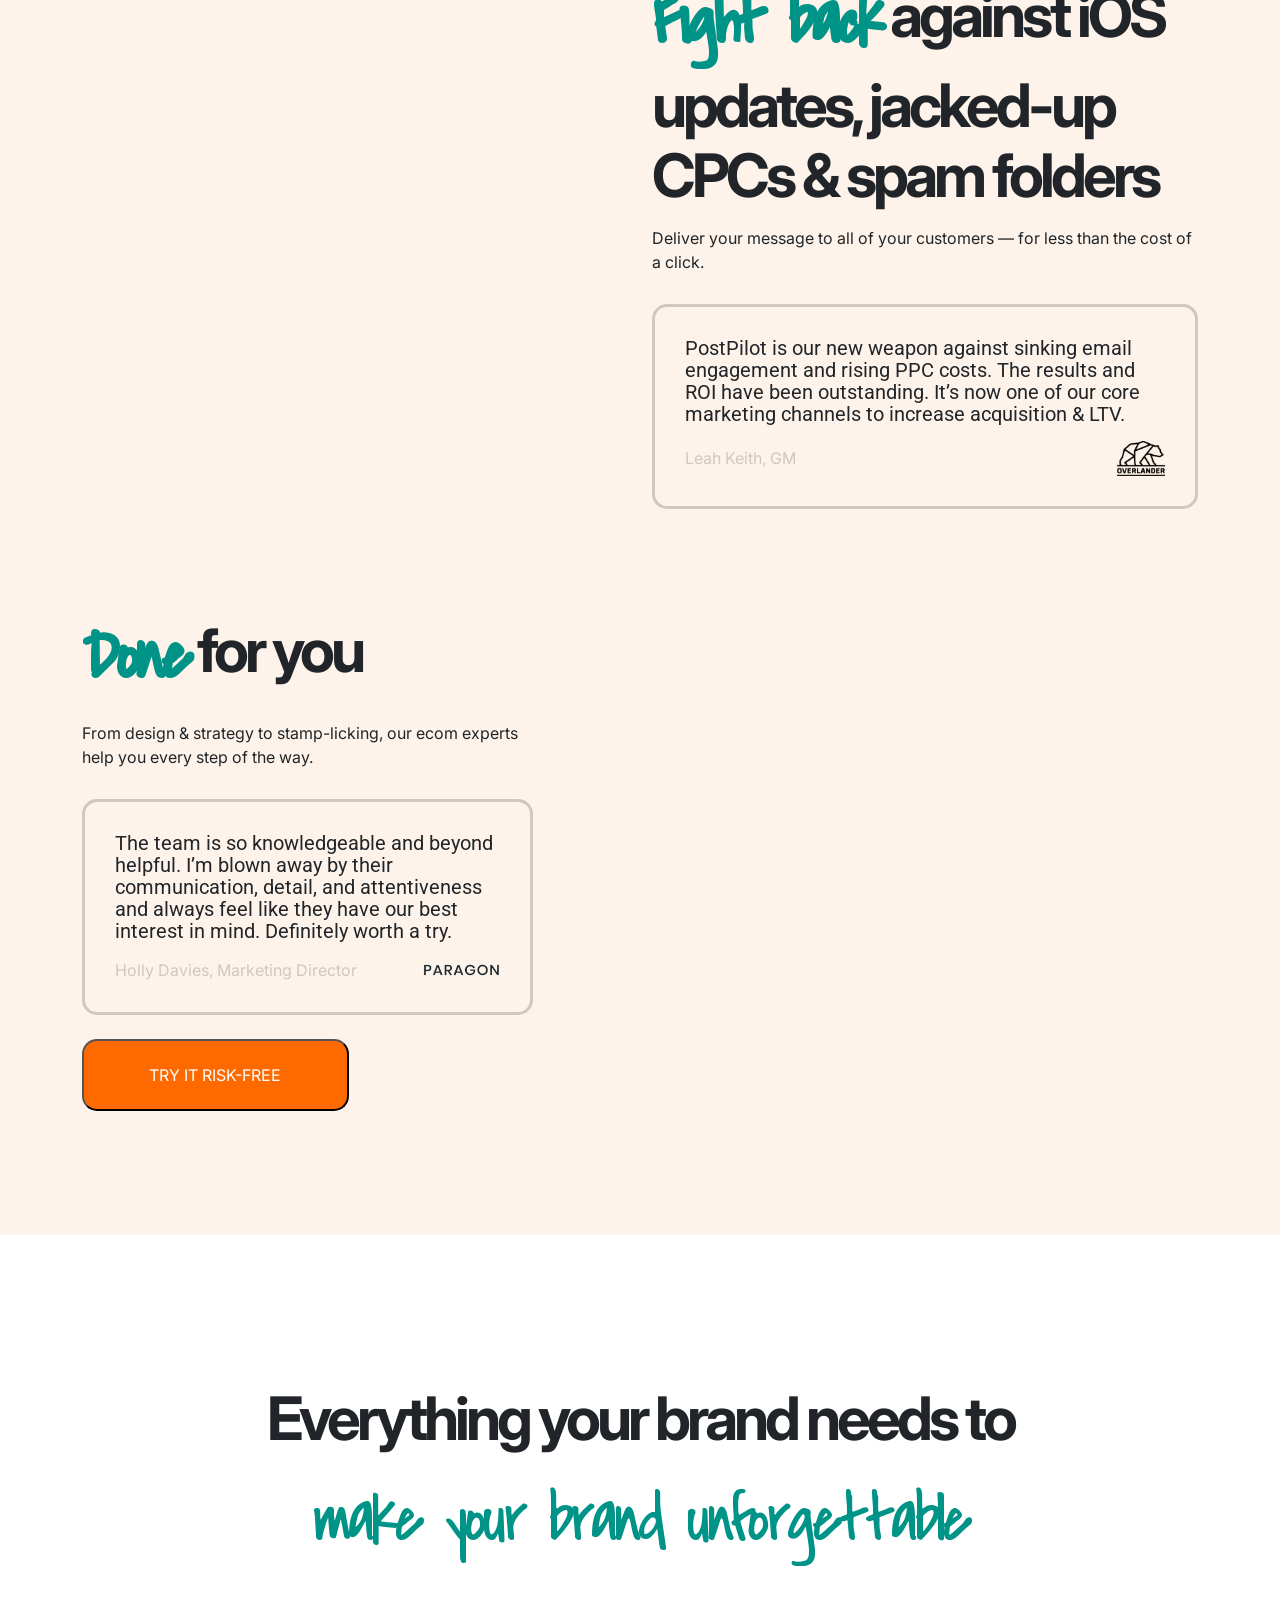
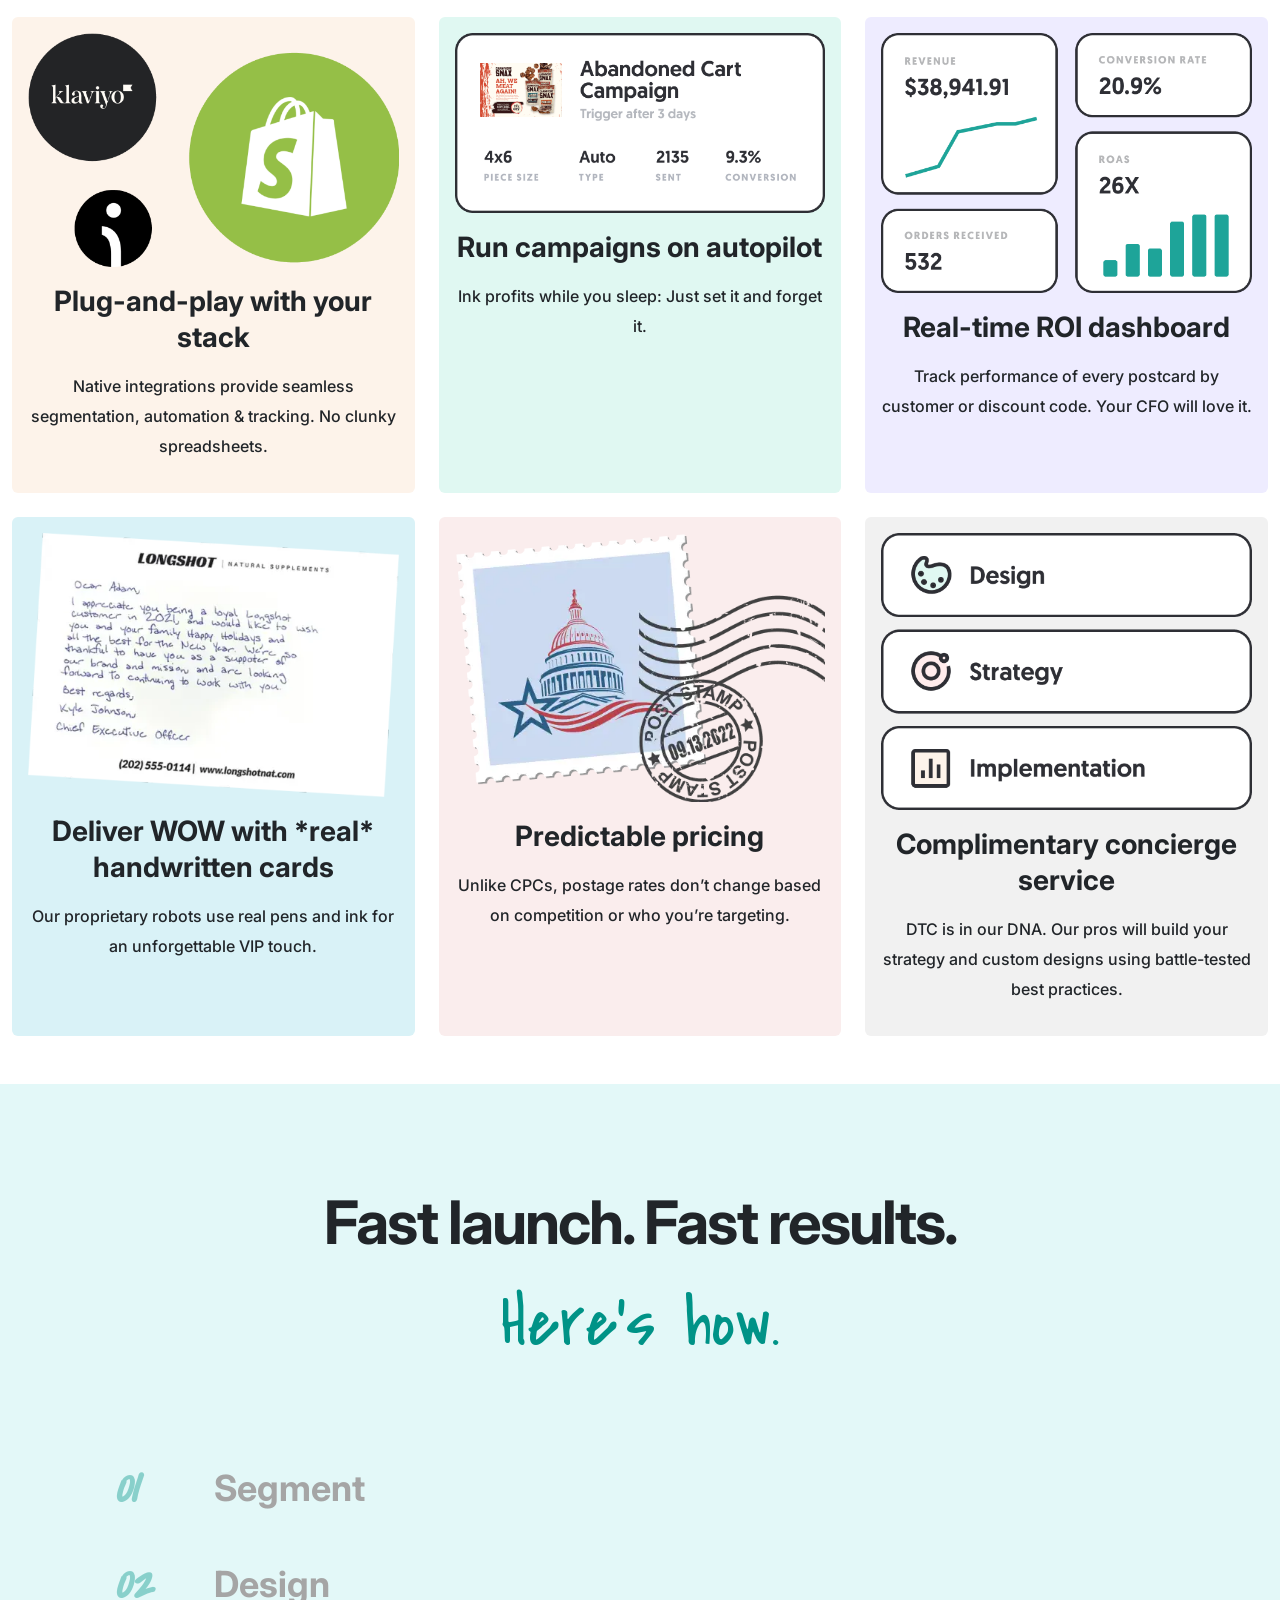
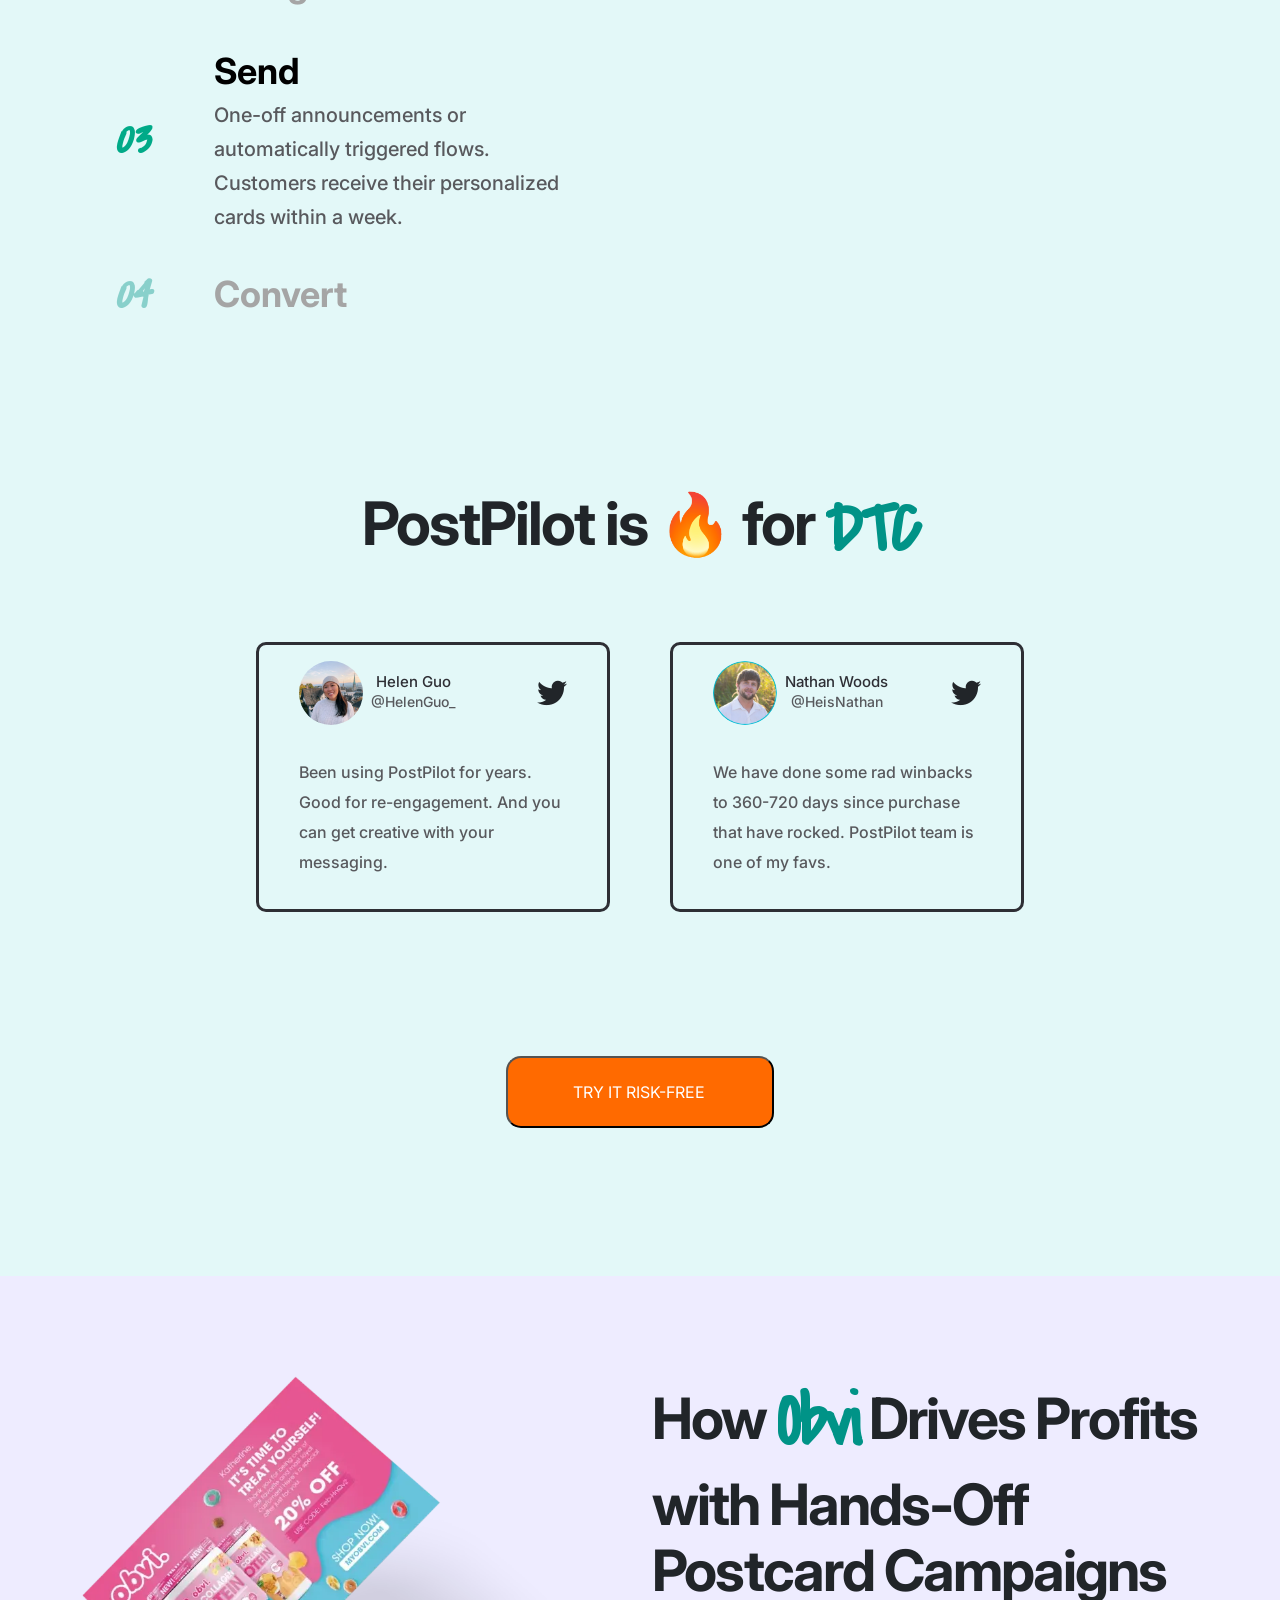
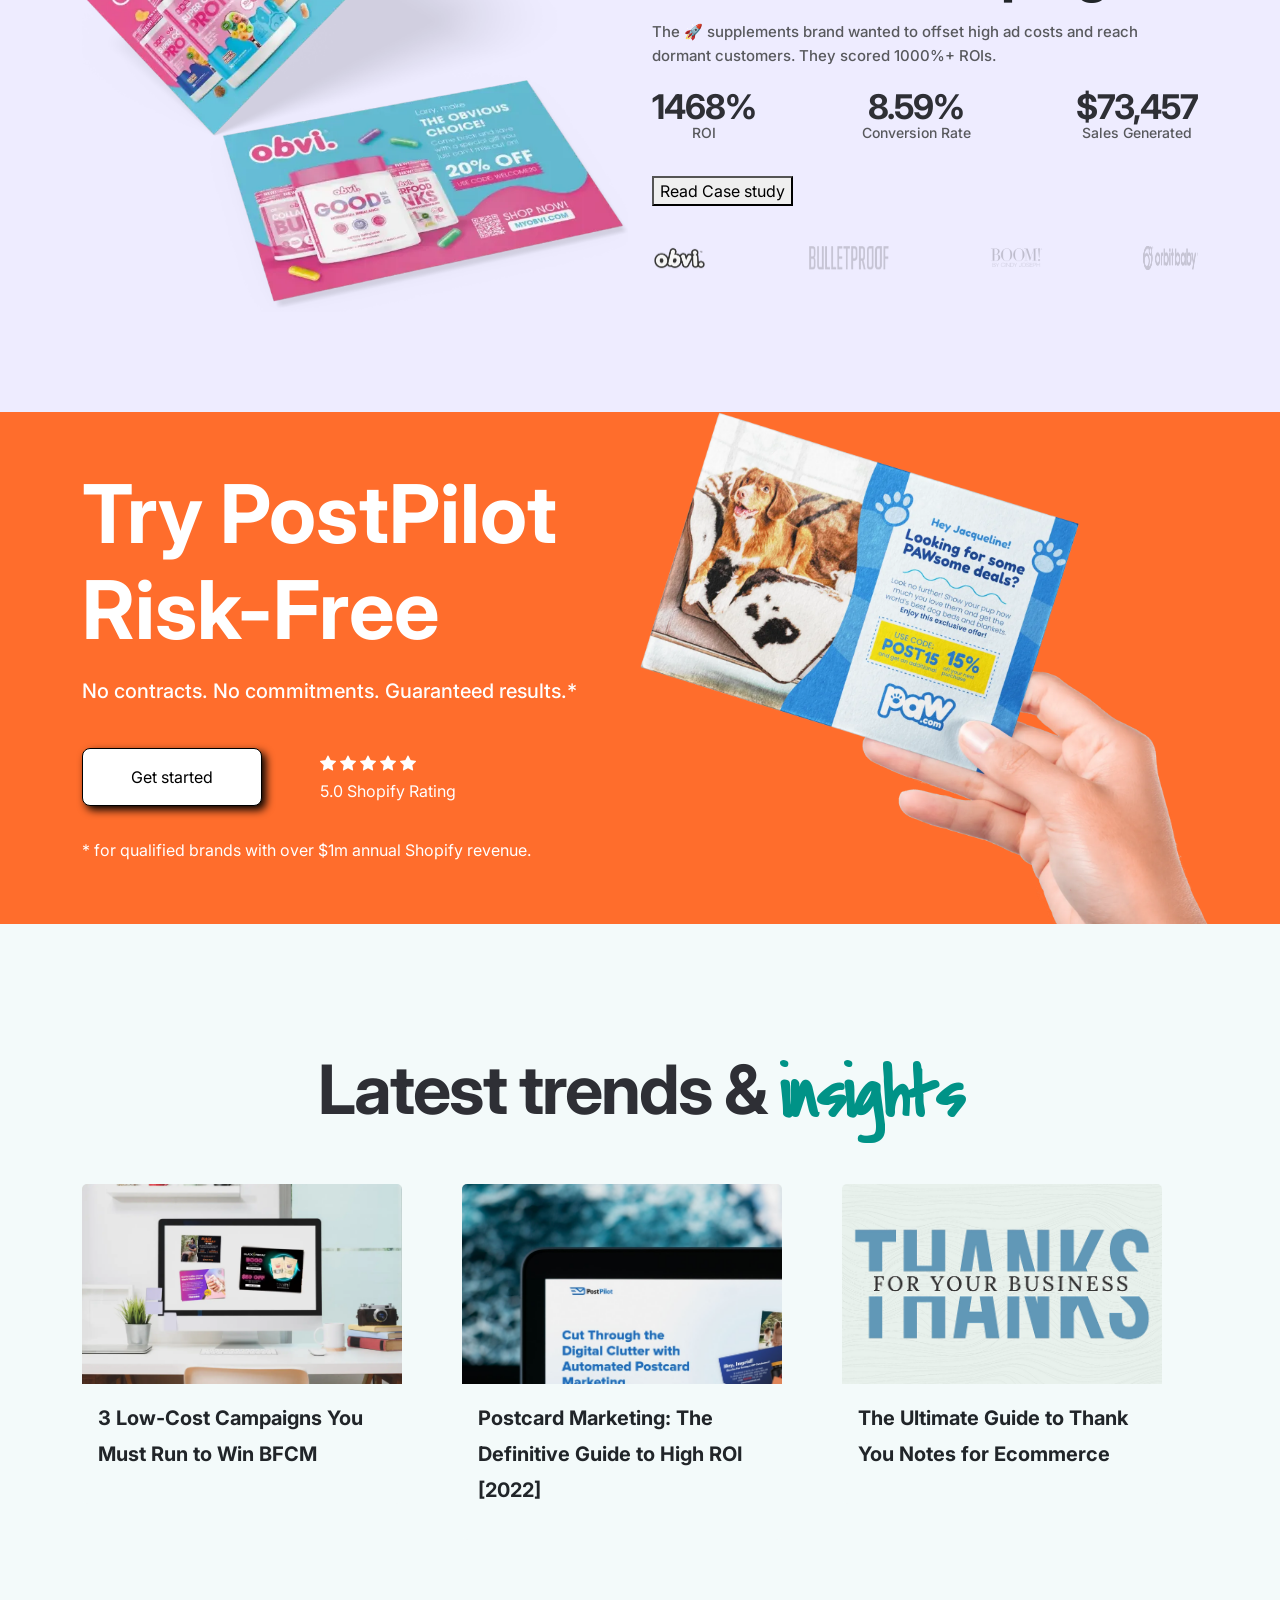
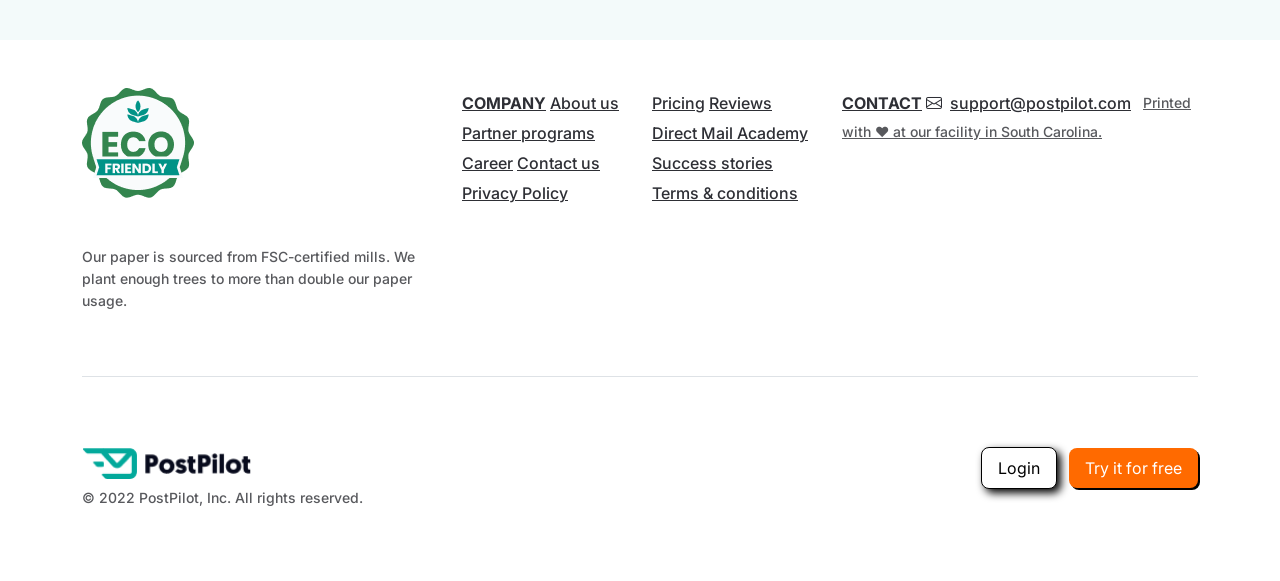
==== commit 37885a0f: "Update index.html" ====
--- a/capsitech/index.html
+++ b/capsitech/index.html
@@ -11,54 +11,54 @@
   </head>
   <body>
     <nav class="navbar navbar-expand-lg navbar-light bg-light px-4 py-4">
-  <div class="container-fluid">
-    <a class="navbar-brand" href="#">
-      <img src="./task1/images/logo.png" alt="Logo">
-    </a>
-    <button class="navbar-toggler" type="button" data-bs-toggle="collapse" data-bs-target="#navbarSupportedContent"
-      aria-controls="navbarSupportedContent" aria-expanded="false" aria-label="Toggle navigation">
-      <span class="navbar-toggler-icon"></span>
-    </button>
-
-    <div class="collapse navbar-collapse" id="navbarSupportedContent">
-      <div class="ms-auto d-flex flex-column flex-md-row align-items-center gap-3">
-        <div class="d-flex flex-column flex-md-row align-items-center gap-3">
-
-         
-          <div class="dropdown">
-            <a class="nav-link-custom dropdown-toggle" href="#" role="button" data-bs-toggle="dropdown" aria-expanded="false">
-              Resources
-            </a>
-            <ul class="dropdown-menu">
-              <li><a class="dropdown-item" href="#">Blog</a></li>
-              <li><a class="dropdown-item" href="#">Help Center</a></li>
-              <li><a class="dropdown-item" href="#">Guides</a></li>
-            </ul>
-          </div>
-
-          <a href="#" class="nav-link-custom">Success stories</a>
-
-          <div class="dropdown">
-            <a class="nav-link-custom dropdown-toggle" href="#" role="button" data-bs-toggle="dropdown" aria-expanded="false">
-              Company
-            </a>
-            <ul class="dropdown-menu">
-              <li><a class="dropdown-item" href="#">About Us</a></li>
-              <li><a class="dropdown-item" href="#">Careers</a></li>
-              <li><a class="dropdown-item" href="./contactus.html">Contact</a></li>
-            </ul>
-          </div>
-
-          <a href="#" class="nav-link-custom">Pricing</a>
-        </div>
-
-        <div class="d-flex flex-column flex-md-row align-items-center gap-2">
-          <button class="btn-login">Login</button>
-          <button class="btn-create-account">Create free account</button>
-        </div>
-      </div>
-    </div>
-  </div>
+      <div class="container-fluid">
+        <a class="navbar-brand" href="#">
+          <img src="./task1/images/logo.png" alt="Logo">
+        </a>
+        <button class="navbar-toggler" type="button" data-bs-toggle="collapse" data-bs-target="#navbarSupportedContent"
+          aria-controls="navbarSupportedContent" aria-expanded="false" aria-label="Toggle navigation">
+          <span class="navbar-toggler-icon"></span>
+        </button>
+
+        <div class="collapse navbar-collapse" id="navbarSupportedContent">
+          <div class="ms-auto d-flex flex-column flex-md-row align-items-center gap-3">
+            <div class="d-flex flex-column flex-md-row align-items-center gap-3">
+
+            
+              <div class="dropdown">
+                <a class="nav-link-custom dropdown-toggle" href="#" role="button" data-bs-toggle="dropdown" aria-expanded="false">
+                  Resources
+                </a>
+                <ul class="dropdown-menu">
+                  <li><a class="dropdown-item" href="#">Blog</a></li>
+                  <li><a class="dropdown-item" href="#">Help Center</a></li>
+                  <li><a class="dropdown-item" href="#">Guides</a></li>
+                </ul>
+              </div>
+
+              <a href="#" class="nav-link-custom">Success stories</a>
+
+              <div class="dropdown">
+                <a class="nav-link-custom dropdown-toggle" href="#" role="button" data-bs-toggle="dropdown" aria-expanded="false">
+                  Company
+                </a>
+                <ul class="dropdown-menu">
+                  <li><a class="dropdown-item" href="#">About Us</a></li>
+                  <li><a class="dropdown-item" href="#">Careers</a></li>
+                  <li><a class="dropdown-item" href="#">Contact</a></li>
+                </ul>
+              </div>
+
+              <a href="#" class="nav-link-custom">Pricing</a>
+            </div>
+
+            <div class="d-flex flex-column flex-md-row align-items-center">
+              <button class="btn-login mx-2">Login</button>
+              <button class="btn-create-account">Create free account</button>
+            </div>
+          </div>
+        </div>
+      </div>
     </nav>
 
     
@@ -80,11 +80,11 @@
               </div>
               <div class="col-auto d-flex flex-column justify-content-center align-items-center align-items-md-start">
                 <div class="mb-1">
-                  <i class="bi bi-star-fill rating-clr"></i>
-                  <i class="bi bi-star-fill rating-clr"></i>
-                  <i class="bi bi-star-fill rating-clr"></i>
-                  <i class="bi bi-star-fill rating-clr"></i>
-                  <i class="bi bi-star-fill rating-clr"></i>
+                  <i class="bi bi-star-fill rating-clr px-1"></i>
+                  <i class="bi bi-star-fill rating-clr px-1"></i>
+                  <i class="bi bi-star-fill rating-clr px-1"></i>
+                  <i class="bi bi-star-fill rating-clr px-1"></i>
+                  <i class="bi bi-star-fill rating-clr px-1"></i>
                 </div>
                 <p class="mb-0">5.0 Shopify Rating</p>
               </div>
@@ -116,9 +116,10 @@
             </div>
             <div class="col-6 col-md-3 mb-4 mb-md-0">
               <div class="card border-0">
-                <img class="card-img-top img-fluid" src="./task1/images/t-2.png" alt="Brand 2">
-              </div>
-            </div>
+                <img class="card-img-top img-fluid" src="./task1/images/t-4.png" alt="Brand 4">
+              </div>
+            </div>
+            
             <div class="col-6 col-md-3 mb-4 mb-md-0">
               <div class="card border-0">
                 <img class="card-img-top img-fluid" src="./task1/images/t-3.png" alt="Brand 3">
@@ -126,7 +127,7 @@
             </div>
             <div class="col-6 col-md-3 mb-4 mb-md-0">
               <div class="card border-0">
-                <img class="card-img-top img-fluid" src="./task1/images/t-4.png" alt="Brand 4">
+                <img class="card-img-top img-fluid" src="./task1/images/t-2.png" alt="Brand 2">
               </div>
             </div>
           </div>
@@ -135,7 +136,7 @@
     </section>
     
     <section class="section-2a">
-      <div class="container">
+      <div class="">
         <p class="text-section3 text-center">
           Why use direct mail?<br> It <span class="text-fav">works</span> like crazy.
         </p>
@@ -145,12 +146,12 @@
             <p>Higher response rate than email & digital</p>
           </div>
           <div class="col-12 col-md-4 mb-4 mb-md-0">
-            <img src="./task1/images/s2a-1.png" class="img-fluid" style="width: 35%;" alt="Direct Mail Image">
+            <img src="./task1/images/s2a-1.png" class="img-fluid" style="width: 50%;" alt="Direct Mail Image">
             <p>Your messages get read</p>
           </div>
           <div class="col-12 col-md-4 mb-4 mb-md-0">
             <p class="text-section2a">17 Days</p>
-            <p>Lifespan of a postcard vs. seconds for email or SMS</p>
+            <p>Lifespan of a postcard vs.<br> seconds for email or SMS</p>
           </div>
         </div>
       </div>
@@ -220,7 +221,7 @@
     
     
     <section class="section-4 py-5">
-      <div class="container">
+      <div class="container-fluid">
         <p class="text-section3 text-center">Everything your brand needs to</p>
         <p class="text-fav2 text-center mb-5">make your brand unforgettable</p>
     
@@ -361,7 +362,7 @@
     </section>
     
     <section class="section6">
-      <div class="container p-4">
+      <div class="container">
         <div class="row">
           <div class="col-md-6">
             <img src="./task1/images/s6.png" class="img-fluid">
@@ -383,7 +384,7 @@
                 <p class="section6-numbertext m-0">Sales Generated</p>
               </div>
             </div>
-            <button class="btn-login px-4 py-2 my-4">Read Case study</button>
+            <button class="btn-login2  my-4">Read Case study</button>
             <div class="d-flex justify-content-between py-3 flex-wrap">
               <img src="./task1/images/s6-1.png" width="10%">
               <img src="./task1/images/s6-2.png" width="15%" style="opacity: 20%;">
@@ -435,7 +436,7 @@
     <section class="section8">
       <div class="container">
         <p class="text-section8 py-4">Latest trends & <span class="text-fav">insights</span></p>
-        <div class="row row-cols-1 row-cols-md-2 row-cols-lg-3 g-4">
+        <div class="row row-cols-1 row-cols-md-2 row-cols-lg-3 g-4 d-flex ">
           <div class="col">
             <div class="card custom-card section8-color">
               <img class="card-img-top custom-img" src="./task1/images/s8-1.png" alt="Card image">
@@ -472,31 +473,31 @@
             <img src="./task1/images/footer-logo.png" class="img-fluid">
             <p class="text1-section9 py-5">Our paper is sourced from FSC-certified mills. We plant enough trees to more than double our paper usage.</p>
           </div>
-          <div class="col-md-2  text-md-left">
-            <p class="text2-section9 py-2"><b>COMPANY</b></p>
-            <p class="text2-section9 py-1">About us</p>
-            <p class="text2-section9 py-1">Partner programs</p>
-            <p class="text2-section9 py-1">Career</p>
-            <p class="text2-section9 py-1">Contact us</p>
-            <p class="text2-section9 py-1">Privacy Policy</p>
-          </div>
-          <div class="col-md-2  text-md-left">
-            <p class="text2-section9 py-4"></p>
-            <p class="text2-section9 py-1">Pricing</p>
-            <p class="text2-section9 py-1">Reviews</p>
-            <p class="text2-section9 py-1">Direct Mail Academy</p>
-            <p class="text2-section9 py-1">Success stories</p>
-            <p class="text2-section9 py-1">Terms & conditions</p>
-          </div>
-          <div class="col-md-4  text-md-left">
-            <p class="text2-section9 py-2"><b>CONTACT</b></p>
-            <p class="text2-section9 py-2"><i class="bi bi-envelope"></i><span class="px-2">support@postpilot.com</span></p>
-            <p class="text1-section9 py-2">Printed with ❤️️️ at our facility in South Carolina.</p>
+          <div class="col-md-2  text-md-left a-section">
+            <a class="text2-section9 py-2"><b>COMPANY</b></a>
+            <a class="text2-section9 py-1">About us</a>
+            <a class="text2-section9 py-1">Partner programs</a>
+            <a class="text2-section9 py-1">Career</a>
+            <a class="text2-section9 py-1" href="./contactus.html">Contact us</a>
+            <a class="text2-section9 py-1">Privacy Policy</a>
+          </div>
+          <div class="col-md-2  text-md-left a-section">
+            <a class="text2-section9 py-4"></a>
+            <a class="text2-section9 py-1">Pricing</a>
+            <a class="text2-section9 py-1">Reviews</a>
+            <a class="text2-section9 py-1">Direct Mail Academy</a>
+            <a class="text2-section9 py-1">Success stories</a>
+            <a class="text2-section9 py-1">Terms & conditions</a>
+          </div>
+          <div class="col-md-4  text-md-left a-section">
+            <a class="text2-section9 py-2"><b>CONTACT</b></a>
+            <a class="text2-section9 py-2"><i class="bi bi-envelope"></i><span class="px-2">support@postpilot.com</span></a>
+            <a class="text1-section9 py-2">Printed with ❤️️️ at our facility in South Carolina.</a>
           </div>
         </div>
         <div class="d-flex justify-content-between border-top section9-footer flex-column flex-md-row">
-          <div class="text-center text-md-left">
-            <img src="./task1/images/logo.png" class="img-fluid">
+          <div class="text-center text-md-left d-flex flex-column">
+            <img src="./task1/images/logo.png" class="img-fluid" width="60%">
             <p class="text1-section9 py-2">© 2022 PostPilot, Inc. All rights reserved.</p>
           </div>
           <div class="text-center text-md-right">
--- a/capsitech/style.css
+++ b/capsitech/style.css
@@ -390,6 +390,9 @@
       background-color: #F3FAFA;
       padding: 100px 0;
     }
+    .section8-color{
+      background-color: #F3FAFA;
+    }
     .text-section8{
       font-family: Inter;
       font-weight: 700;
@@ -446,4 +449,6 @@
     .section9-footer{
       padding-bottom: 0px;
       padding-top: 70px;
-    }+    }
+
+
